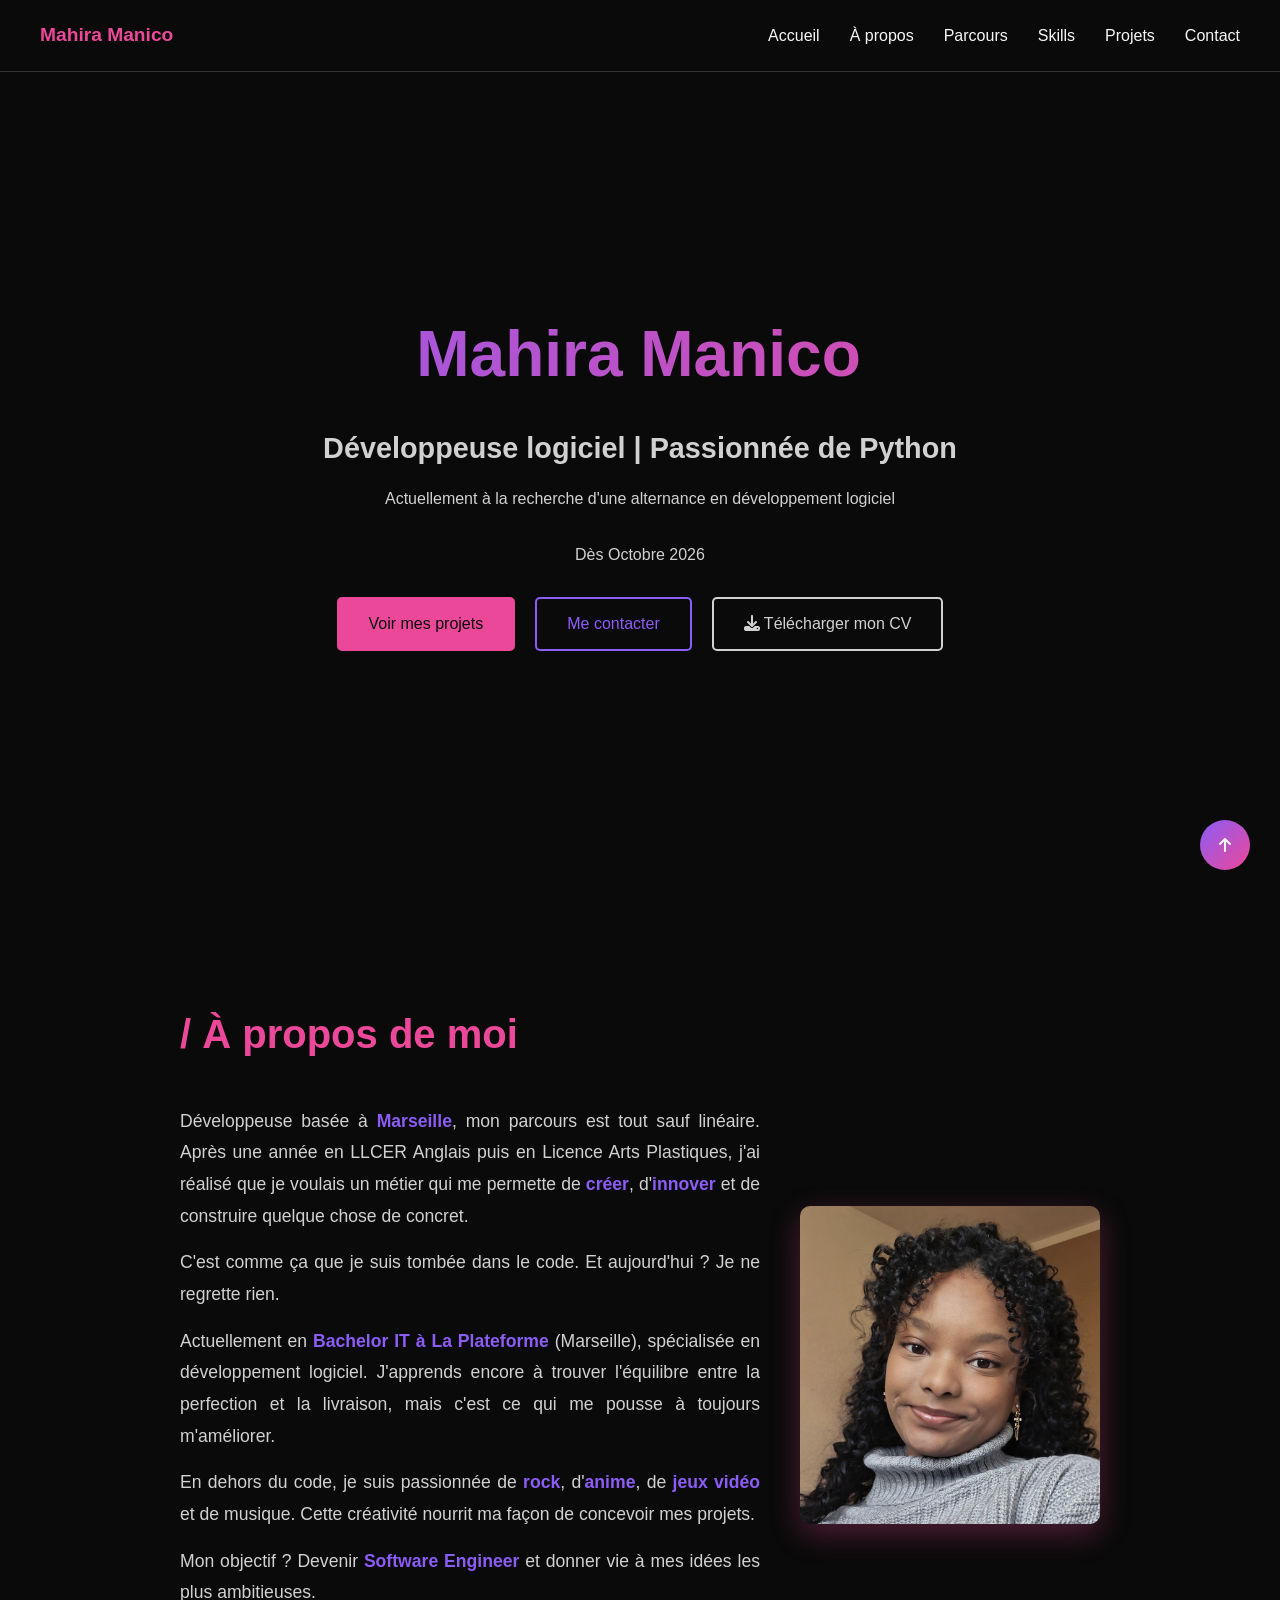
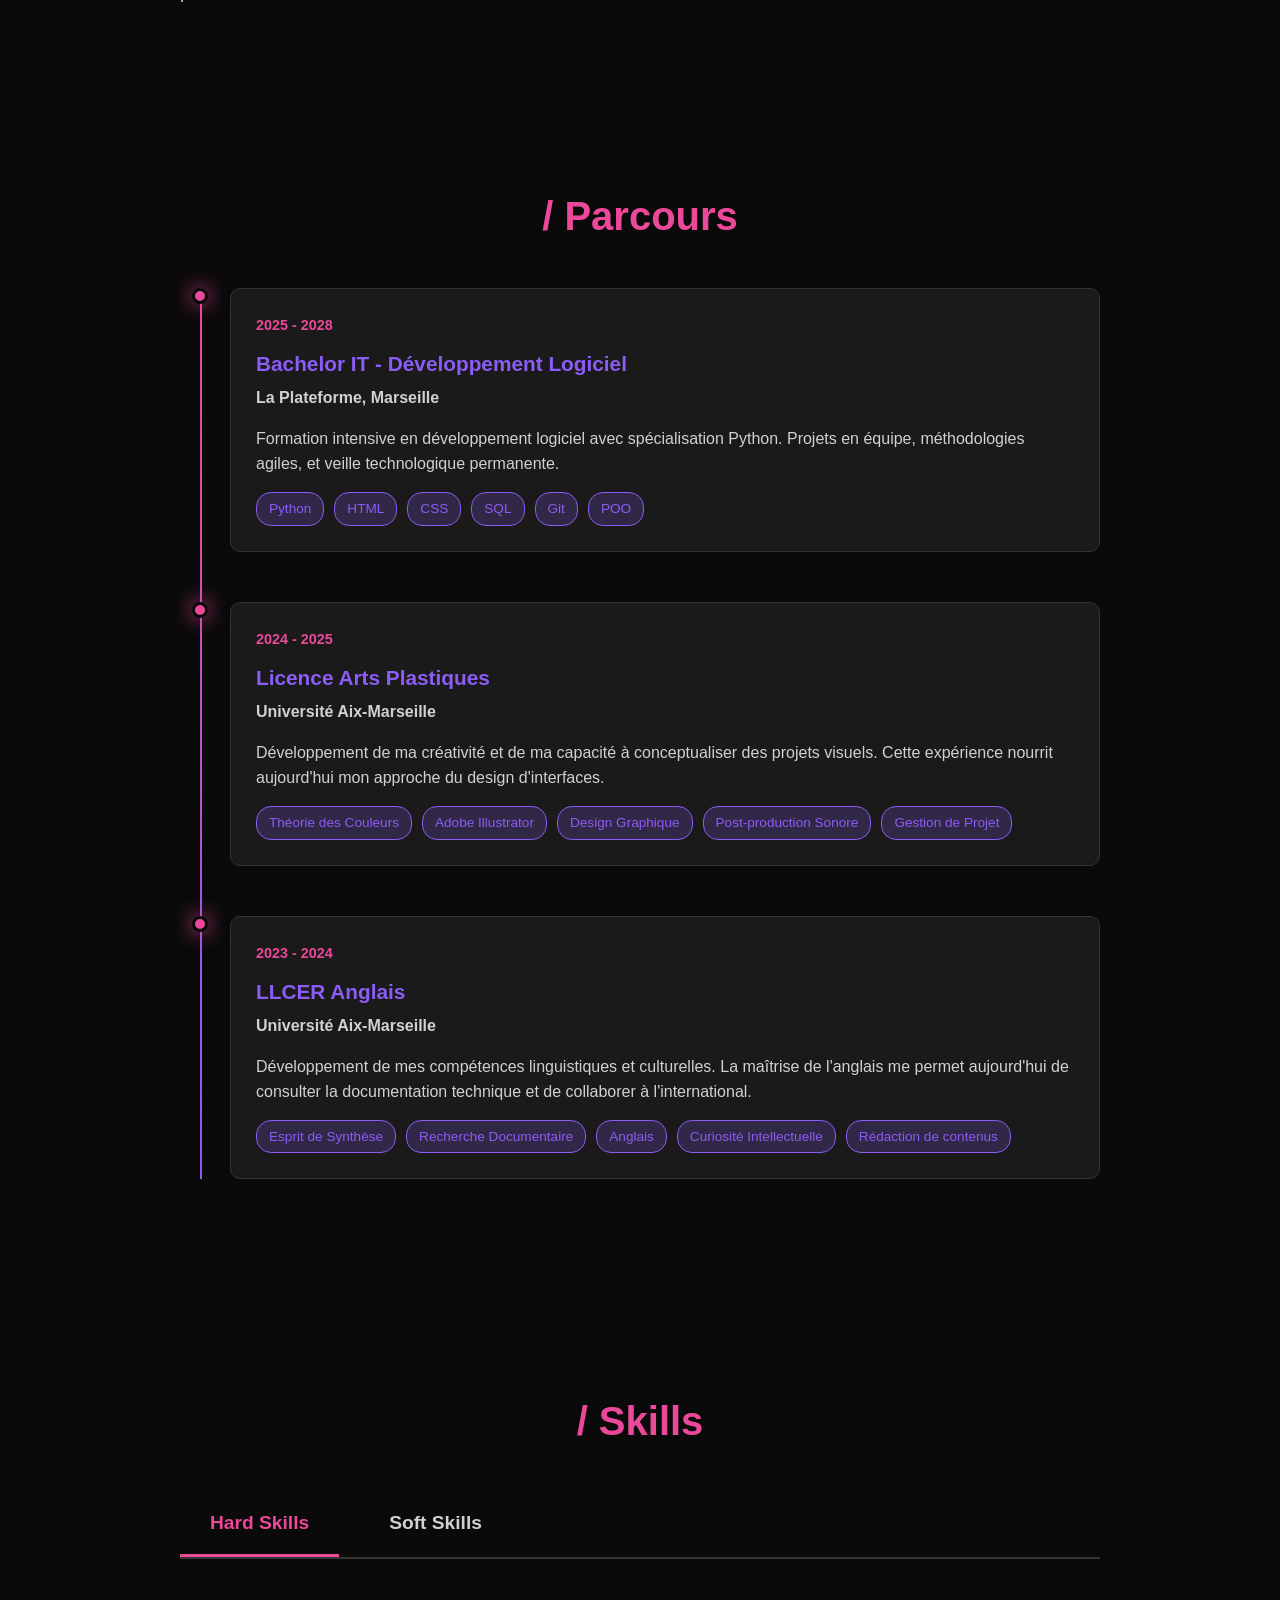
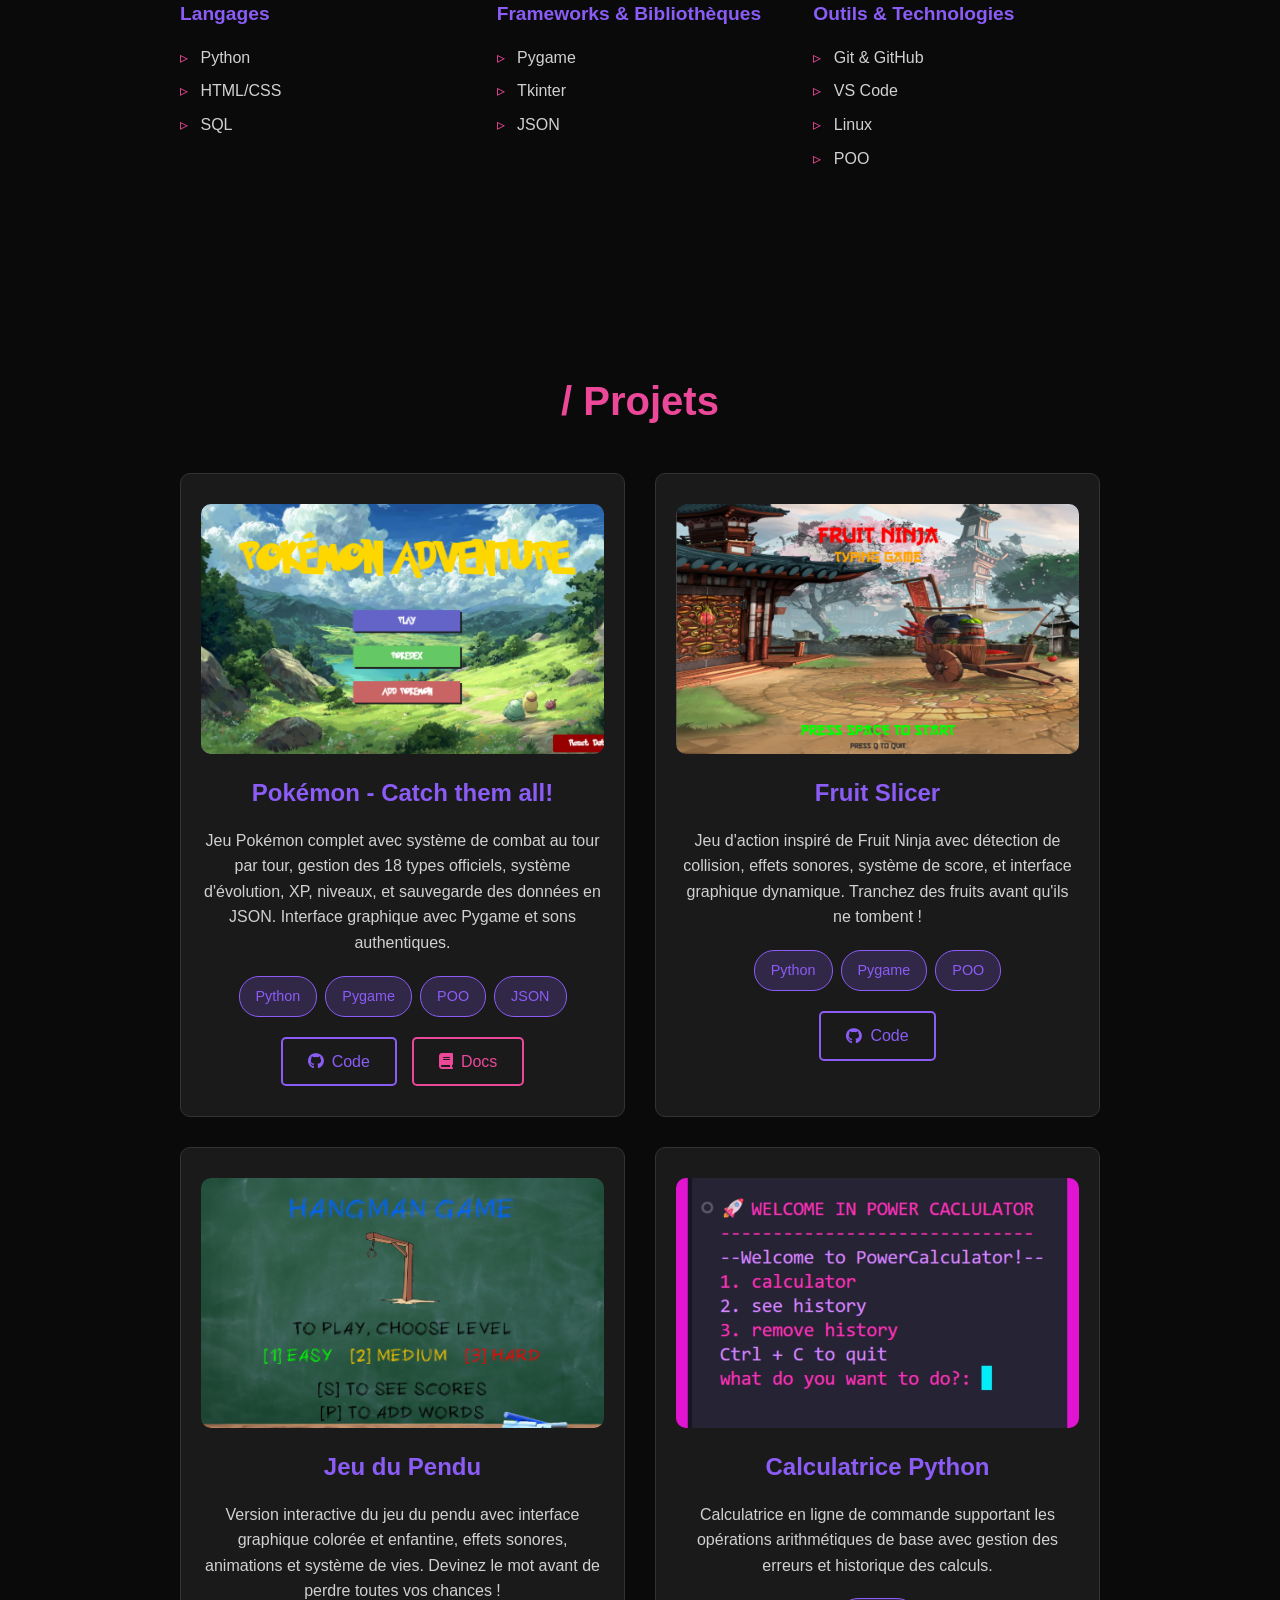
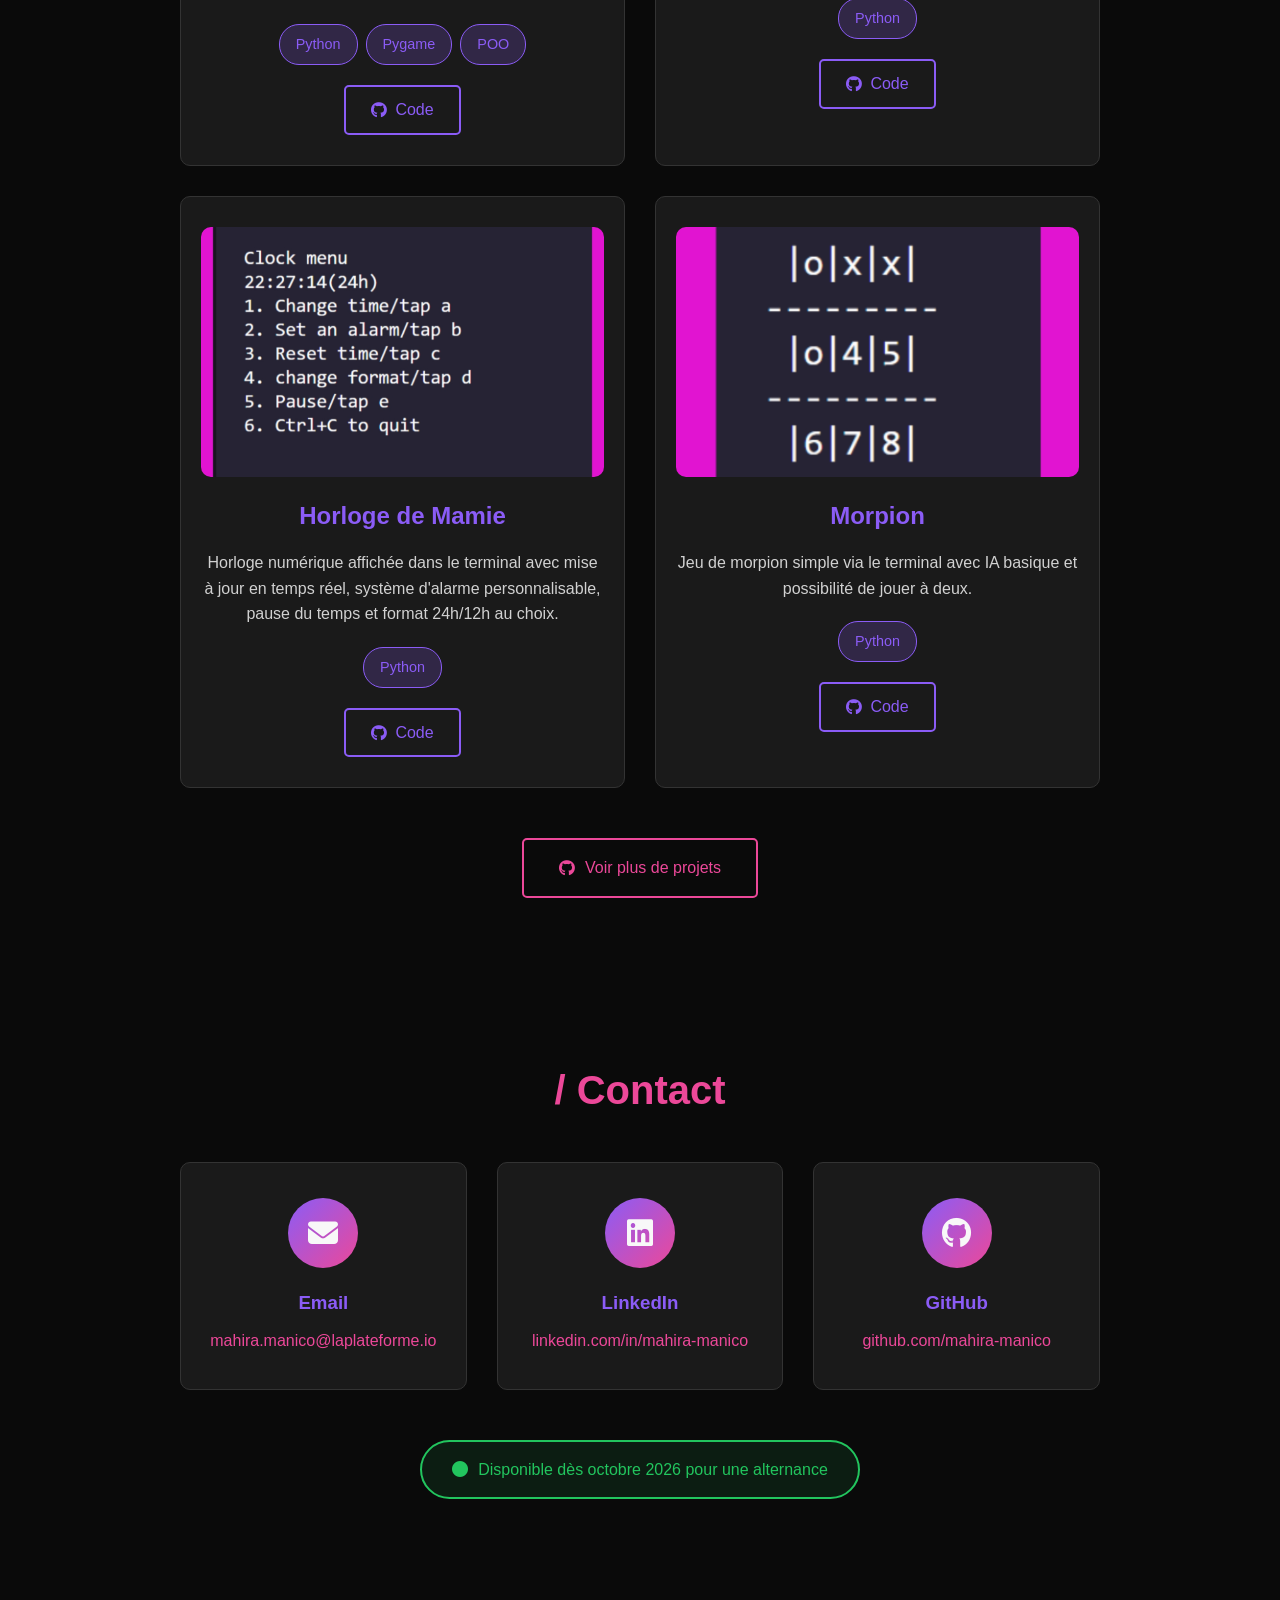
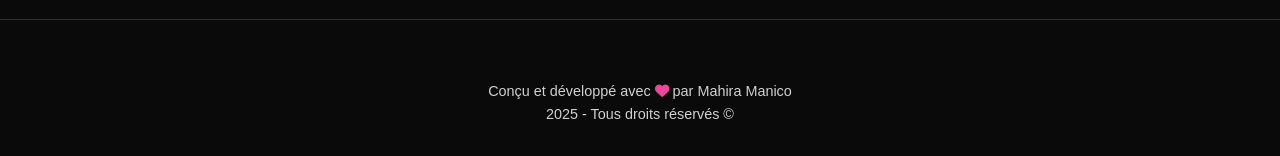
==== index.html @ cd598d08 "fix: index.html rename" ====
<!DOCTYPE html>
<html lang="fr">
 <head>
    <meta charset="UTF-8">
    <meta name="viewport" content="width=device-width, initial-scale=1.0">
    <meta name="description" content="Portfolio de Mahira Manico - Développeuse logiciel passionnée de Python, à la recherche d'une alternance en développement.">
    <meta name="keywords" content="développeuse, python, portfolio, alternance, software engineer">
    <title>Mahira Manico | Développeuse Python</title>
    <link rel="stylesheet" href="style.css">
    <link rel="stylesheet" href="https://cdnjs.cloudflare.com/ajax/libs/font-awesome/6.5.1/css/all.min.css">
  </head>

<body>
    <header>
        <nav>
          <span>Mahira Manico</span>
          <ul>
            <li><a href="#accueil">Accueil</a></li>
            <li><a href="#apropos">À propos</a></li>
            <li><a href="#parcours">Parcours</a></li>
            <li><a href="#skills">Skills</a></li>
            <li><a href="#projets">Projets</a></li>
            <li><a href="#contact">Contact</a></li>
          </ul>
        </nav>
    </header>

    <main>
    <section class="intro" id="accueil">
        <h1 class="name">Mahira Manico</h1>
        <h2>Développeuse logiciel | Passionnée de Python</h2>
        <p>Actuellement à la recherche d'une alternance en développement logiciel</p>
        <p>Dès Octobre 2026</p>
        <div class="cta-buttons">
          <a href="#projets" class="btn-primary">Voir mes projets</a>
          <a href="#contact" class="btn-secondary">Me contacter</a>
          <a href="assets/cv.pdf" download class="btn-cv">
            <i class="fa-solid fa-download"></i> Télécharger mon CV
          </a>
        </div>
    </section>

    <section class="intro-block" id="apropos">
        <h2 class="name-intro">/ À propos de moi</h2>
         <article class="block-about">
            <section class="infos">
          <p>Développeuse basée à <span class="highlight">Marseille</span>, mon parcours est tout sauf linéaire. Après une année en LLCER Anglais puis en Licence Arts Plastiques, j'ai réalisé que je voulais un métier qui me permette de <span class="highlight">créer</span>, d'<span class="highlight">innover</span> et de construire quelque chose de concret.</p>
          <p>C'est comme ça que je suis tombée dans le code. Et aujourd'hui ? Je ne regrette rien.</p>
          <p>Actuellement en <span class="highlight">Bachelor IT à La Plateforme</span> (Marseille), spécialisée en développement logiciel. J'apprends encore à trouver l'équilibre entre la perfection et la livraison, mais c'est ce qui me pousse à toujours m'améliorer.</p>
          <p>En dehors du code, je suis passionnée de <span class="highlight">rock</span>, d'<span class="highlight">anime</span>, de <span class="highlight">jeux vidéo</span> et de musique. Cette créativité nourrit ma façon de concevoir mes projets.</p>
          <p>Mon objectif ? Devenir <span class="highlight">Software Engineer</span> et donner vie à mes idées les plus ambitieuses.</p>
            </section>
        <img src="images/static/me.jpg" alt="Portrait de Mahira Manico">
        </article>
    </section>

    <section id="parcours">
        <h2 class="name">/ Parcours</h2>
        <div class="timeline">
            <div class="timeline-item">
                <div class="timeline-dot"></div>
                <div class="timeline-content">
                    <div class="timeline-date">2025 - 2028</div>
                    <h3>Bachelor IT - Développement Logiciel</h3>
                    <h4>La Plateforme, Marseille</h4>
                    <p>Formation intensive en développement logiciel avec spécialisation Python. Projets en équipe, méthodologies agiles, et veille technologique permanente.</p>
                    <div class="timeline-tags">
                        <span>Python</span>
                        <span>HTML</span>
                        <span>CSS</span>
                        <span>SQL</span>
                        <span>Git</span>
                        <span>POO</span>
                    </div>
                </div>
            </div>

            <div class="timeline-item">
                <div class="timeline-dot"></div>
                <div class="timeline-content">
                    <div class="timeline-date">2024 - 2025</div>
                    <h3>Licence Arts Plastiques</h3>
                    <h4>Université Aix-Marseille</h4>
                    <p>Développement de ma créativité et de ma capacité à conceptualiser des projets visuels. Cette expérience nourrit aujourd'hui mon approche du design d'interfaces.</p>
                      <div class="timeline-tags">
                        <span>Théorie des Couleurs</span>
                        <span>Adobe Illustrator</span>
                        <span>Design Graphique</span>
                        <span>Post-production Sonore</span>
                        <span>Gestion de Projet</span>
                    </div>
                </div>
            </div>

            <div class="timeline-item">
                <div class="timeline-dot"></div>
                <div class="timeline-content">
                    <div class="timeline-date">2023 - 2024</div>
                    <h3>LLCER Anglais</h3>
                    <h4>Université Aix-Marseille</h4>
                    <p>Développement de mes compétences linguistiques et culturelles. La maîtrise de l'anglais me permet aujourd'hui de consulter la documentation technique et de collaborer à l'international.</p>
                   <div class="timeline-tags">
                        <span>Esprit de Synthèse</span>
                        <span>Recherche Documentaire</span>
                        <span>Anglais</span>
                        <span>Curiosité Intellectuelle</span>
                        <span>Rédaction de contenus</span>
                    </div>
                  </div>
            </div>
        </div>
    </section>

    <section id="skills">
      <h2 class="name">/ Skills</h2>

      <input type="radio" name="skill-tabs" id="tab-hard-input" checked>
      <input type="radio" name="skill-tabs" id="tab-soft-input">

      <div class="skills-tabs">
        <label for="tab-hard-input" class="tab-button">Hard Skills</label>
        <label for="tab-soft-input" class="tab-button">Soft Skills</label>
      </div>

      <div class="skills-content">
        <article class="content-hard">
          <section class="skill-group">
            <h4>Langages</h4>
            <ul>
              <li>Python</li>
              <li>HTML/CSS</li>
              <li>SQL</li>
            </ul>
          </section>

          <section class="skill-group">
            <h4>Frameworks & Bibliothèques</h4>
            <ul>
              <li>Pygame</li>
              <li>Tkinter</li>
              <li>JSON</li>
            </ul>
          </section>

          <section class="skill-group">
            <h4>Outils & Technologies</h4>
            <ul>
              <li>Git & GitHub</li>
              <li>VS Code</li>
              <li>Linux</li>
              <li>POO</li>
            </ul>
          </section>
        </article>

        <article class="content-soft">
          <section class="skill-group">
            <h4>Compétences Personnelles</h4>
            <ul>
              <li><i class="fa-solid fa-check"></i> Autonomie et prise d'initiative</li>
              <li><i class="fa-solid fa-check"></i> Polyvalence et adaptabilité</li>
              <li><i class="fa-solid fa-check"></i> Curiosité et veille technologique</li>
              <li><i class="fa-solid fa-check"></i> Rigueur et attention aux détails</li>
            </ul>
          </section>
          <section class="skill-group">
            <h4>Compétences Collaboratives</h4>
            <ul>
              <li><i class="fa-solid fa-check"></i> Esprit d'équipe et collaboration</li>
              <li><i class="fa-solid fa-check"></i> Communication claire et efficace</li>
              <li><i class="fa-solid fa-check"></i> Partage de connaissances</li>
              <li><i class="fa-solid fa-check"></i> Écoute active et feedback constructif</li>
            </ul>
          </section>
        </article>
      </div>
    </section>

    <section id="projets">
          <h2 class="name">/ Projets</h2>
          <div class="projects-container">
            <div class="project-cards">
               <div class="project-img">
                <img class="static" src="images/static/pokemon_static.png" alt="Aperçu du jeu Pokémon">
                <img class="gif" src="images/gif/pokemon.gif" alt="Démonstration animée du jeu Pokémon">
               </div>
                <h3>Pokémon - Catch them all!</h3>
                 <p>Jeu Pokémon complet avec système de combat au tour par tour, gestion des 18 types officiels, système d'évolution, XP, niveaux, et sauvegarde des données en JSON. Interface graphique avec Pygame et sons authentiques.</p>
                 <div class="project-stack">
                  <span>Python</span>
                  <span>Pygame</span>
                  <span>POO</span>
                  <span>JSON</span>
                  </div>
                  <div class="project-links">
                    <a href="https://github.com/mahira-manico/pokemon" target="_blank" aria-label="Voir le code source sur GitHub">
                      <i class="fa-brands fa-github"></i> Code
                    </a>
                    <a href="https://github.com/mahira-manico/pokemon#readme" target="_blank" class="demo-link" aria-label="Lire la documentation">
                      <i class="fa-solid fa-book"></i> Docs
                    </a>
                  </div>
            </div>

            <div class="project-cards">
               <div class="project-img">
                <img class="static" src="images/static/fruit_slicer_static.png" alt="Aperçu du jeu Fruit Slicer">
                <img class="gif" src="images/gif/fruit_slicer.gif" alt="Démonstration animée du jeu Fruit Slicer">
               </div>
                <h3>Fruit Slicer</h3>
                 <p>Jeu d'action inspiré de Fruit Ninja avec détection de collision, effets sonores, système de score, et interface graphique dynamique. Tranchez des fruits avant qu'ils ne tombent !</p>
                  <div class="project-stack">
                  <span>Python</span>
                  <span>Pygame</span>
                  <span>POO</span>
                  </div>
                  <div class="project-links">
                    <a href="https://github.com/mahira-manico/fruit-slicer" target="_blank" aria-label="Voir le code source sur GitHub">
                      <i class="fa-brands fa-github"></i> Code
                    </a>
                  </div>
            </div>

             <div class="project-cards">
              <div class="project-img">
                 <img class="static" src="images/static/pendu_static.png" alt="Aperçu du jeu du Pendu">
                 <img class="gif" src="images/gif/hangman.gif" alt="Démonstration animée du jeu du Pendu">
              </div>
                <h3>Jeu du Pendu</h3>
                 <p>Version interactive du jeu du pendu avec interface graphique colorée et enfantine, effets sonores, animations et système de vies. Devinez le mot avant de perdre toutes vos chances !</p>
                  <div class="project-stack">
                  <span>Python</span>
                  <span>Pygame</span>
                  <span>POO</span>            
                  </div>
                  <div class="project-links">
                    <a href="https://github.com/mahira-manico/pendu" target="_blank" aria-label="Voir le code source sur GitHub">
                      <i class="fa-brands fa-github"></i> Code
                    </a>
                  </div>
            </div>

             <div class="project-cards">
               <div class="project-img">
                <img class="static" src="images/static/calculator.jpg" alt="Aperçu de la calculatrice">
                <img class="gif" src="images/gif/calculator.gif" alt="Démonstration animée de la calculatrice">
               </div>
                <h3>Calculatrice Python</h3>
                 <p>Calculatrice en ligne de commande supportant les opérations arithmétiques de base avec gestion des erreurs et historique des calculs.</p>
                  <div class="project-stack">
                  <span>Python</span>
                  </div>
                  <div class="project-links">
                    <a href="https://github.com/mahira-manico/my_calculator" target="_blank" aria-label="Voir le code source sur GitHub">
                      <i class="fa-brands fa-github"></i> Code
                    </a>
                  </div>
            </div>

             <div class="project-cards">
               <div class="project-img">
                <img class="static" src="images/static/clock_static.jpg" alt="Aperçu de l'horloge">
                <img class="gif" src="images/gif/clock.gif" alt="Démonstration animée de l'horloge">
               </div>
                <h3>Horloge de Mamie</h3>
                 <p>Horloge numérique affichée dans le terminal avec mise à jour en temps réel, système d'alarme personnalisable, pause du temps et format 24h/12h au choix.</p>
                  <div class="project-stack">
                  <span>Python</span>
                  </div>
                  <div class="project-links">
                    <a href="https://github.com/mahira-manico/clock_project" target="_blank" aria-label="Voir le code source sur GitHub">
                      <i class="fa-brands fa-github"></i> Code
                    </a>
                  </div>
             </div>

             <div class="project-cards">
               <div class="project-img">
                <img class="static" src="images/static/tictactoe_static.jpeg" alt="Aperçu du morpion via terminal">
                <img class="gif" src="images/gif/tictactoe.gif" alt="Démonstration animée du morpion">
               </div>
                <h3>Morpion</h3>
                 <p>Jeu de morpion simple via le terminal avec IA basique et possibilité de jouer à deux.</p>
                  <div class="project-stack">
                  <span>Python</span>
                  </div>
                  <div class="project-links">
                    <a href="https://github.com/mahira-manico/morpion" target="_blank" aria-label="Voir le code source sur GitHub">
                      <i class="fa-brands fa-github"></i> Code
                    </a>
                  </div>
             </div>
            </div>

            <div class="see-more-container">
              <a href="https://github.com/mahira-manico?tab=repositories" target="_blank" class="see-more-btn" aria-label="Voir tous mes projets sur GitHub">
                <i class="fa-brands fa-github"></i> Voir plus de projets
              </a>
            </div>
    </section>

    <section id="contact">
        <h2 class="name">/ Contact</h2>
        <div class="contact-cards">
          <div class="contact-card">
            <div class="contact-icon">
              <i class="fa-solid fa-envelope"></i>
            </div>
            <h3>Email</h3>
            <a href="mailto:mahira.manico@laplateforme.io" aria-label="M'envoyer un mail">mahira.manico@laplateforme.io</a>
          </div>

          <div class="contact-card">
            <div class="contact-icon">
              <i class="fa-brands fa-linkedin"></i>
            </div>
            <h3>LinkedIn</h3>
            <a href="https://www.linkedin.com/in/mahira-manico" target="_blank" aria-label="Voir mon profil linkedin">linkedin.com/in/mahira-manico</a>
          </div>

          <div class="contact-card">
            <div class="contact-icon">
              <i class="fa-brands fa-github"></i>
            </div>
            <h3>GitHub</h3>
            <a href="https://github.com/mahira-manico" target="_blank" aria-label="Voir mon profil github">github.com/mahira-manico</a>
          </div>
        </div>

        <div class="availability">
          <div class="availability-badge">
            <i class="fa-solid fa-circle"></i>
            <span>Disponible dès octobre 2026 pour une alternance</span>
          </div>
        </div>
    </section>
     </main>

    <footer>
        <div class="rights">
          <p>Conçu et développé avec <i class="fa-solid fa-heart"></i> par Mahira Manico</p>
          <p>2025 - Tous droits réservés ©</p>
        </div>
    </footer>

    <a href="#accueil" class="back-to-top" aria-label="Retour en haut de la page">
      <i class="fa-solid fa-arrow-up"></i>
    </a>
</body>
</html>
---- style.css ----
* {
    margin: 0;
    padding: 0;
    box-sizing: border-box;
}

:root {
    --bg-dark: #0a0a0a;
    --text-light: #f8f8f8;
    --text-gray: #d1d1d1;
    --accent-violet: #8b5cf6;
    --accent-rose: #ec4899;
}

body {
    background-color: var(--bg-dark);
    color: var(--text-light);
    font-family: Arial, sans-serif;
    line-height: 1.6;
}

html {
    scroll-behavior: smooth;
    scroll-padding-top: 80px;
}

section {
    scroll-margin-top: 80px;
    animation: fadeInUp 0.8s ease-out;
}

header {
    position: sticky;
    top: 0;
    background-color: var(--bg-dark);
    padding: 20px 40px;
    border-bottom: 1px solid #333;
    z-index: 1000;
}

nav {
    display: flex;
    justify-content: space-between;
    align-items: center;
}

nav span {
    font-size: 1.2rem;
    font-weight: bold;
    color: var(--accent-rose);
}

nav ul {
    display: flex;
    list-style: none;
    gap: 30px;
}

nav a {
    color: var(--text-light);
    text-decoration: none;
    transition: color 0.3s;
}

nav a:hover {
    color: var(--accent-violet);
}

.intro {
    text-align: center;
    min-height: 90vh;
    display: flex;
    flex-direction: column;
    justify-content: center;
    align-items: center;
    padding: 40px;
}

.intro .name {
    display: inline-block;
    font-size: 4rem;
    margin-bottom: 20px;
    background: linear-gradient(to right, var(--accent-violet), var(--accent-rose));
    -webkit-background-clip: text;
    -webkit-text-fill-color: transparent;
    background-clip: text;
    overflow: hidden;
    border-right: 3px solid var(--accent-rose);
    white-space: nowrap;
    width: 0;
    animation: typing 2s steps(13) 0.5s forwards, blink 0.75s step-end 3, removeCursor 0s 2s forwards;
}

.intro h2 {
    font-size: 1.8rem;
    color: var(--text-gray);
    margin-bottom: 15px;
}

.intro p {
    color: var(--text-gray);
    margin-bottom: 30px;
    max-width: 600px;
}

.cta-buttons {
    display: flex;
    gap: 20px;
    flex-wrap: wrap;
    justify-content: center;
}

.btn-primary, .btn-secondary, .btn-cv {
    padding: 12px 30px;
    text-decoration: none;
    border-radius: 5px;
    transition: all 0.3s;
    border: 2px solid;
}

.btn-primary {
    background-color: var(--accent-rose);
    color: var(--bg-dark);
    border-color: var(--accent-rose);
}

.btn-primary:hover {
    background-color: transparent;
    color: var(--accent-rose);
}

.btn-secondary {
    background-color: transparent;
    border-color: var(--accent-violet);
    color: var(--accent-violet);
}

.btn-secondary:hover {
    background-color: var(--accent-violet);
    color: var(--bg-dark);
}

.btn-cv {
    background-color: transparent;
    border-color: var(--text-gray);
    color: var(--text-gray);
}

.btn-cv:hover {
    background-color: var(--text-gray);
    color: var(--bg-dark);
}

.intro-block, #parcours, #skills, #projets, #contact {
    max-width: 1000px;
    margin: 80px auto;
    padding: 40px;
}

.name-intro {
    font-size: 2.5rem;
    margin-bottom: 40px;
    color: var(--accent-rose);
    text-align: left;
}

.name {
    font-size: 2.5rem;
    margin-bottom: 40px;
    color: var(--accent-rose);
    text-align: center;
}

.highlight {
    color: var(--accent-violet);
    font-weight: 600;
}

.block-about {
    display: flex;
    gap: 40px;
    align-items: center;
}

.infos {
    flex: 1;
    font-size: 1.1rem;
    line-height: 1.8;
    text-align: justify;
    color: var(--text-gray);
}

.infos p {
    margin-bottom: 15px;
}

.block-about img {
    max-width: 300px;
    border-radius: 10px;
    box-shadow: 0 10px 30px rgba(236, 72, 153, 0.3);
}

.timeline {
    position: relative;
    padding-left: 50px;
}

.timeline::before {
    content: '';
    position: absolute;
    left: 20px;
    top: 0;
    bottom: 0;
    width: 2px;
    background: linear-gradient(to bottom, var(--accent-rose), var(--accent-violet));
}

.timeline-item {
    position: relative;
    margin-bottom: 50px;
}

.timeline-dot {
    position: absolute;
    left: -38px;
    top: 0;
    width: 16px;
    height: 16px;
    border-radius: 50%;
    background-color: var(--accent-rose);
    border: 3px solid var(--bg-dark);
    box-shadow: 0 0 20px var(--accent-rose);
}

.timeline-content {
    background-color: #1a1a1a;
    padding: 25px;
    border-radius: 10px;
    border: 1px solid #333;
    transition: transform 0.3s;
}

.timeline-content:hover {
    transform: translateX(10px);
}

.timeline-date {
    color: var(--accent-rose);
    font-weight: 600;
    font-size: 0.9rem;
    margin-bottom: 10px;
}

.timeline-content h3 {
    color: var(--accent-violet);
    font-size: 1.3rem;
    margin-bottom: 5px;
}

.timeline-content h4 {
    color: var(--text-gray);
    margin-bottom: 15px;
}

.timeline-content p {
    color: var(--text-gray);
    margin-bottom: 15px;
}

.timeline-tags {
    display: flex;
    flex-wrap: wrap;
    gap: 10px;
}

.timeline-tags span {
    padding: 5px 12px;
    background-color: rgba(139, 92, 246, 0.2);
    border: 1px solid var(--accent-violet);
    border-radius: 15px;
    color: var(--accent-violet);
    font-size: 0.85rem;
}

#tab-hard-input, #tab-soft-input {
    display: none;
}

.skills-tabs {
    display: flex;
    gap: 20px;
    margin-bottom: 40px;
    border-bottom: 2px solid #333;
}

.tab-button {
    padding: 15px 30px;
    color: var(--text-gray);
    cursor: pointer;
    font-size: 1.2rem;
    font-weight: 600;
    border-bottom: 3px solid transparent;
    transition: all 0.3s;
}

.tab-button:hover {
    color: var(--accent-rose);
}

#tab-hard-input:checked ~ .skills-tabs label[for="tab-hard-input"],
#tab-soft-input:checked ~ .skills-tabs label[for="tab-soft-input"] {
    color: var(--accent-rose);
    border-bottom-color: var(--accent-rose);
}

.content-hard, .content-soft {
    display: none;
}

#tab-hard-input:checked ~ .skills-content .content-hard,
#tab-soft-input:checked ~ .skills-content .content-soft {
    display: grid;
    grid-template-columns: repeat(auto-fit, minmax(250px, 1fr));
    gap: 30px;
}

.skill-group {
    margin-bottom: 30px;
}

.skill-group h4 {
    color: var(--accent-violet);
    margin-bottom: 15px;
    font-size: 1.2rem;
}

.skill-group ul {
    list-style: none;
    padding-left: 0;
}

.skill-group li {
    color: var(--text-gray);
    margin-bottom: 8px;
}

.skill-group li:before {
    content: "▹ ";
    color: var(--accent-rose);
    margin-right: 8px;
}

.content-soft .skill-group li {
    display: flex;
    align-items: center;
    gap: 10px;
}

.content-soft .skill-group li:before {
    content: none;
}

.content-soft .skill-group li i {
    color: var(--accent-rose);
}

.github-stats {
    margin-top: 60px;
    text-align: center;
}

.github-stats h3 {
    color: var(--accent-violet);
    font-size: 1.5rem;
    margin-bottom: 30px;
}

.github-stats img {
    max-width: 100%;
    border-radius: 10px;
}

.section-subtitle {
    text-align: center;
    color: var(--text-gray);
    margin-bottom: 50px;
}

.projects-container {
    display: grid;
    grid-template-columns: repeat(auto-fit, minmax(300px, 1fr));
    gap: 30px;
}

.project-cards {
    background-color: #1a1a1a;
    padding: 30px 20px;
    border-radius: 10px;
    border: 1px solid #333;
    transition: transform 0.3s;
}

.project-cards:hover {
    transform: translateY(-5px);
}

.project-img {
    height: 250px;
    background-color: #000;
    border-radius: 10px;
    margin-bottom: 20px;
    position: relative;
    overflow: hidden;
}

.project-img img {
    width: 100%;
    height: 100%;
    object-fit: cover;
    transition: opacity 0.3s;
}

.project-img .gif {
    position: absolute;
    top: 0;
    left: 0;
    opacity: 0;
}

.project-img:hover .gif {
    opacity: 1;
}

.project-img:hover .static {
    opacity: 0;
}

.project-cards h3 {
    color: var(--accent-violet);
    margin-bottom: 15px;
    font-size: 1.5rem;
    text-align: center;
}

.project-cards p {
    color: var(--text-gray);
    margin-bottom: 10px;
    text-align: center;
}

.project-stack {
    display: flex;
    flex-wrap: wrap;
    gap: 8px;
    justify-content: center;
    margin: 20px 0;
}

.project-stack span {
    padding: 8px 16px;
    background-color: rgba(139, 92, 246, 0.2);
    border: 1px solid var(--accent-violet);
    border-radius: 20px;
    color: var(--accent-violet);
    font-size: 0.9rem;
}

.project-links {
    display: flex;
    gap: 15px;
    justify-content: center;
}

.project-links a {
    display: inline-flex;
    align-items: center;
    gap: 8px;
    padding: 10px 25px;
    background-color: transparent;
    border: 2px solid var(--accent-violet);
    color: var(--accent-violet);
    text-decoration: none;
    border-radius: 5px;
    transition: all 0.3s;
}

.project-links a:hover {
    background-color: var(--accent-violet);
    color: var(--bg-dark);
}

.demo-link {
    border-color: var(--accent-rose) !important;
    color: var(--accent-rose) !important;
}

.demo-link:hover {
    background-color: var(--accent-rose) !important;
}

.see-more-container {
    text-align: center;
    margin-top: 50px;
}

.see-more-btn {
    display: inline-flex;
    align-items: center;
    gap: 10px;
    padding: 15px 35px;
    background-color: transparent;
    border: 2px solid var(--accent-rose);
    color: var(--accent-rose);
    text-decoration: none;
    border-radius: 5px;
    transition: all 0.3s;
}

.see-more-btn:hover {
    background-color: var(--accent-rose);
    color: var(--bg-dark);
}

.contact-intro {
    text-align: center;
    color: var(--text-gray);
    margin-bottom: 50px;
}

.contact-cards {
    display: grid;
    grid-template-columns: repeat(auto-fit, minmax(250px, 1fr));
    gap: 30px;
    margin-bottom: 50px;
}

.contact-card {
    background-color: #1a1a1a;
    padding: 35px 25px;
    border-radius: 10px;
    border: 1px solid #333;
    text-align: center;
    transition: transform 0.3s;
}

.contact-card:hover {
    transform: translateY(-5px);
}

.contact-icon {
    width: 70px;
    height: 70px;
    margin: 0 auto 20px;
    background: linear-gradient(135deg, var(--accent-violet), var(--accent-rose));
    border-radius: 50%;
    display: flex;
    align-items: center;
    justify-content: center;
    font-size: 30px;
}

.contact-card h3 {
    color: var(--accent-violet);
    margin-bottom: 10px;
}

.contact-card p {
    color: var(--text-gray);
    margin-bottom: 15px;
    font-size: 0.95rem;
}

.contact-card a {
    color: var(--accent-rose);
    text-decoration: none;
    word-break: break-word;
}

.contact-card a:hover {
    color: var(--accent-violet);
}

.availability {
    text-align: center;
}

.availability-badge {
    display: inline-flex;
    align-items: center;
    gap: 10px;
    padding: 15px 30px;
    background-color: rgba(34, 197, 94, 0.1);
    border: 2px solid #22c55e;
    border-radius: 50px;
    color: #22c55e;
}

.availability-badge i {
    animation: pulse 2s infinite;
}

footer {
    text-align: center;
    padding: 60px 40px 30px;
    border-top: 1px solid #333;
    margin-top: 80px;
}

.footer-links {
    display: flex;
    justify-content: center;
    flex-wrap: wrap;
    gap: 25px;
    margin-bottom: 30px;
}

.footer-links a {
    color: var(--text-gray);
    text-decoration: none;
}

.footer-links a:hover {
    color: var(--accent-rose);
}

.footer-social {
    display: flex;
    gap: 20px;
    justify-content: center;
    margin-bottom: 40px;
}

.footer-social a {
    display: flex;
    align-items: center;
    justify-content: center;
    width: 50px;
    height: 50px;
    border: 2px solid var(--accent-violet);
    border-radius: 50%;
    color: var(--accent-violet);
    font-size: 22px;
    transition: all 0.3s;
}

.footer-social a:hover {
    background-color: var(--accent-violet);
    color: var(--bg-dark);
}

.rights {
    color: var(--text-gray);
    font-size: 0.9rem;
}

.rights i {
    color: var(--accent-rose);
}

.back-to-top {
    position: fixed;
    bottom: 30px;
    right: 30px;
    width: 50px;
    height: 50px;
    background: linear-gradient(135deg, var(--accent-violet), var(--accent-rose));
    color: var(--text-light);
    border-radius: 50%;
    display: flex;
    align-items: center;
    justify-content: center;
    text-decoration: none;
    transition: transform 0.3s;
    z-index: 999;
}

.back-to-top:hover {
    transform: translateY(-5px);
}

@keyframes fadeInUp {
    from { opacity: 0; transform: translateY(30px); }
    to { opacity: 1; transform: translateY(0); }
}

@keyframes typing {
    from { width: 0; }
    to { width: 100%; }
}

@keyframes blink {
    50% { border-color: transparent; }
}

@keyframes removeCursor {
    to { border-right-color: transparent; }
}

@keyframes pulse {
    0%, 100% { opacity: 1; }
    50% { opacity: 0.5; }
}

@media (max-width: 1024px) {
    nav ul { gap: 20px; }
    .intro .name { font-size: 3rem; }
    .block-about img { max-width: 250px; }
}

@media (max-width: 767px) {
    header { padding: 15px 20px; }
    nav { flex-direction: column; gap: 15px; }
    nav ul { gap: 15px; flex-wrap: wrap; justify-content: center; }
    .intro { padding: 30px 20px; min-height: 80vh; }
    .intro .name { font-size: 2.5rem; }
    .intro h2 { font-size: 1.3rem; }
    .cta-buttons { flex-direction: column; width: 100%; max-width: 350px; }
    .btn-primary, .btn-secondary, .btn-cv { width: 100%; justify-content: center; }
    .intro-block, #parcours, #skills, #projets, #contact { padding: 20px; margin: 50px auto; }
    .name-intro, .name { font-size: 1.8rem; text-align: center; }
    .block-about { flex-direction: column; gap: 25px; }
    .block-about img { width: 250px; margin: 0 auto; }
    .infos { text-align: left; }
    .timeline { padding-left: 30px; }
    .timeline::before { left: 10px; }
    .timeline-dot { left: -28px; }
    #tab-hard-input:checked ~ .skills-content .content-hard,
    #tab-soft-input:checked ~ .skills-content .content-soft { grid-template-columns: 1fr; }
    .projects-container { grid-template-columns: 1fr; }
    .project-img { height: 200px; }
    .project-links { flex-direction: column; }
    .project-links a { width: 100%; justify-content: center; }
    .contact-cards { grid-template-columns: 1fr; }
    .footer-social a { width: 45px; height: 45px; font-size: 20px; }
    .back-to-top { width: 45px; height: 45px; bottom: 20px; right: 20px; }
}

@media (max-width: 480px) {
    nav a { font-size: 0.85rem; }
    .intro .name { font-size: 2rem; }
    .intro h2 { font-size: 1.1rem; }
    .intro-block, #parcours, #skills, #projets, #contact { padding: 15px; margin: 40px auto; }
    .name-intro, .name { font-size: 1.5rem; }
    .block-about img { width: 200px; }
    .project-img { height: 180px; }
}
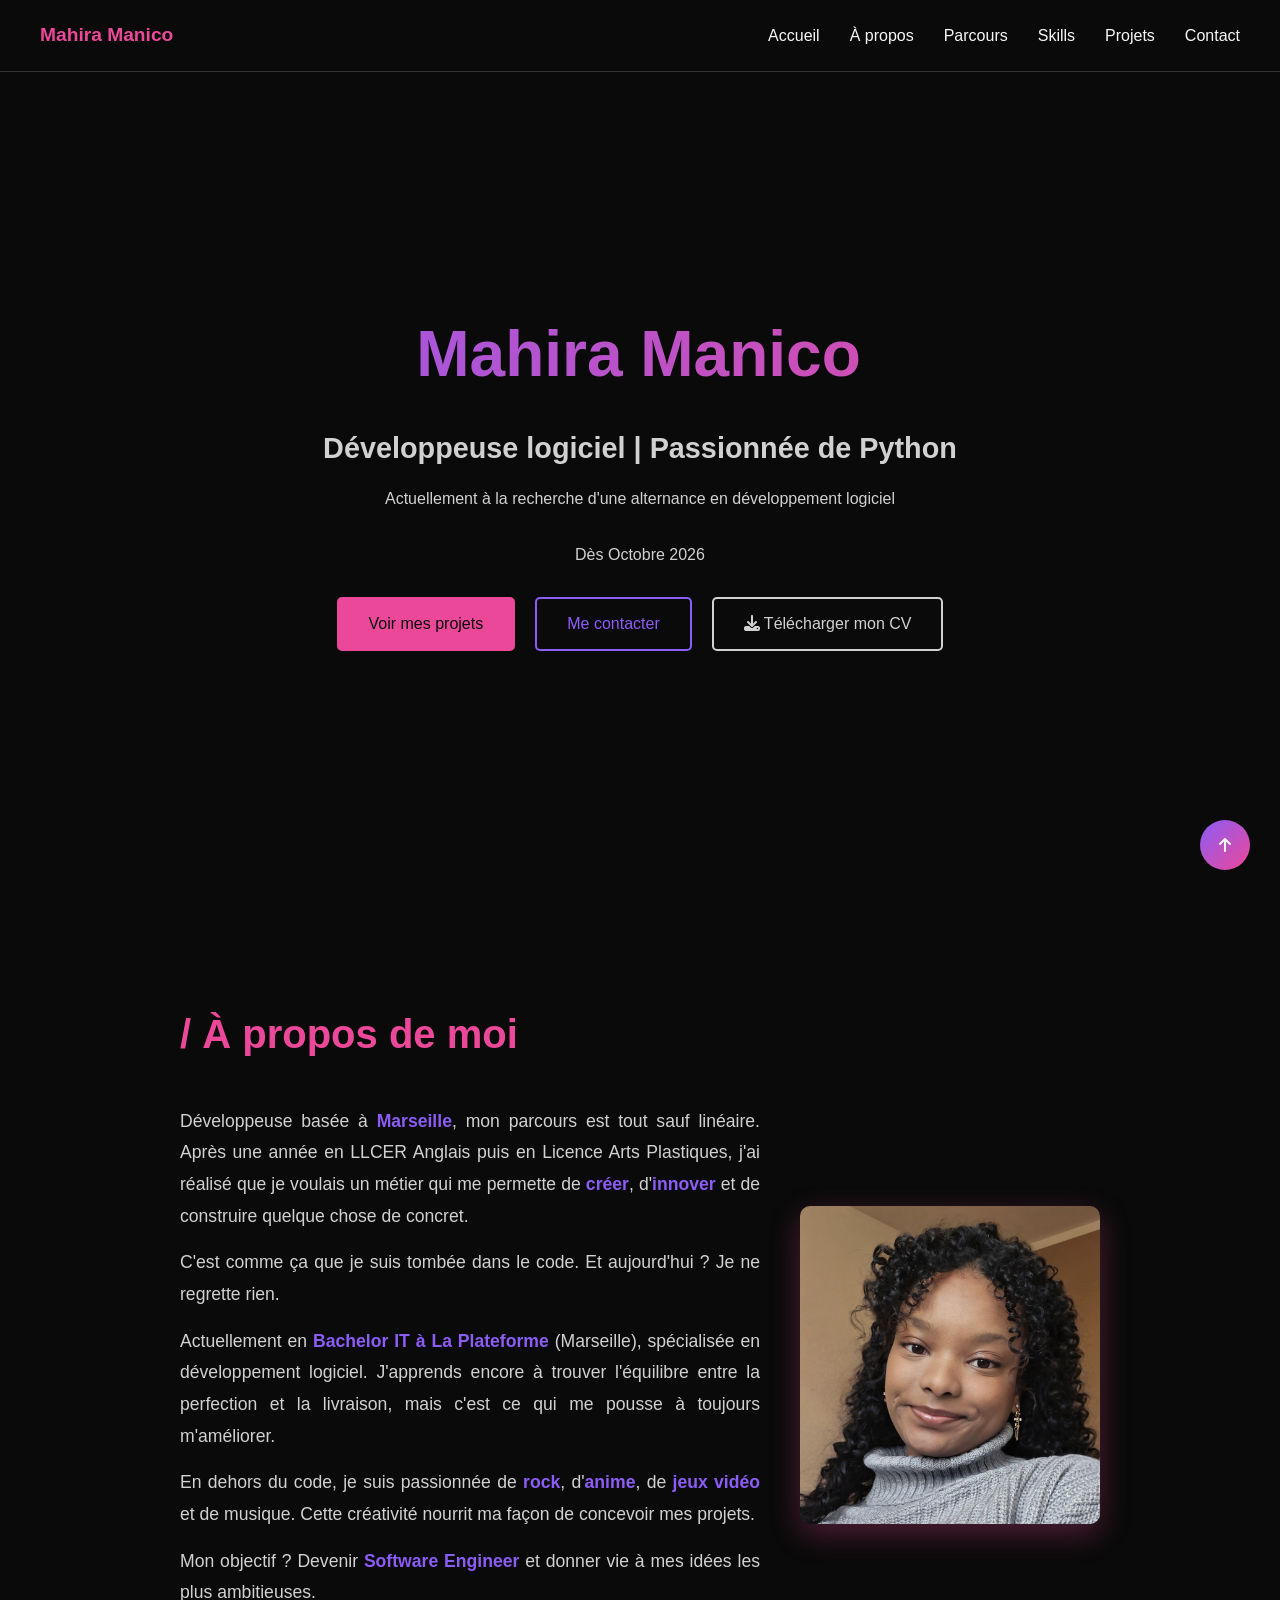
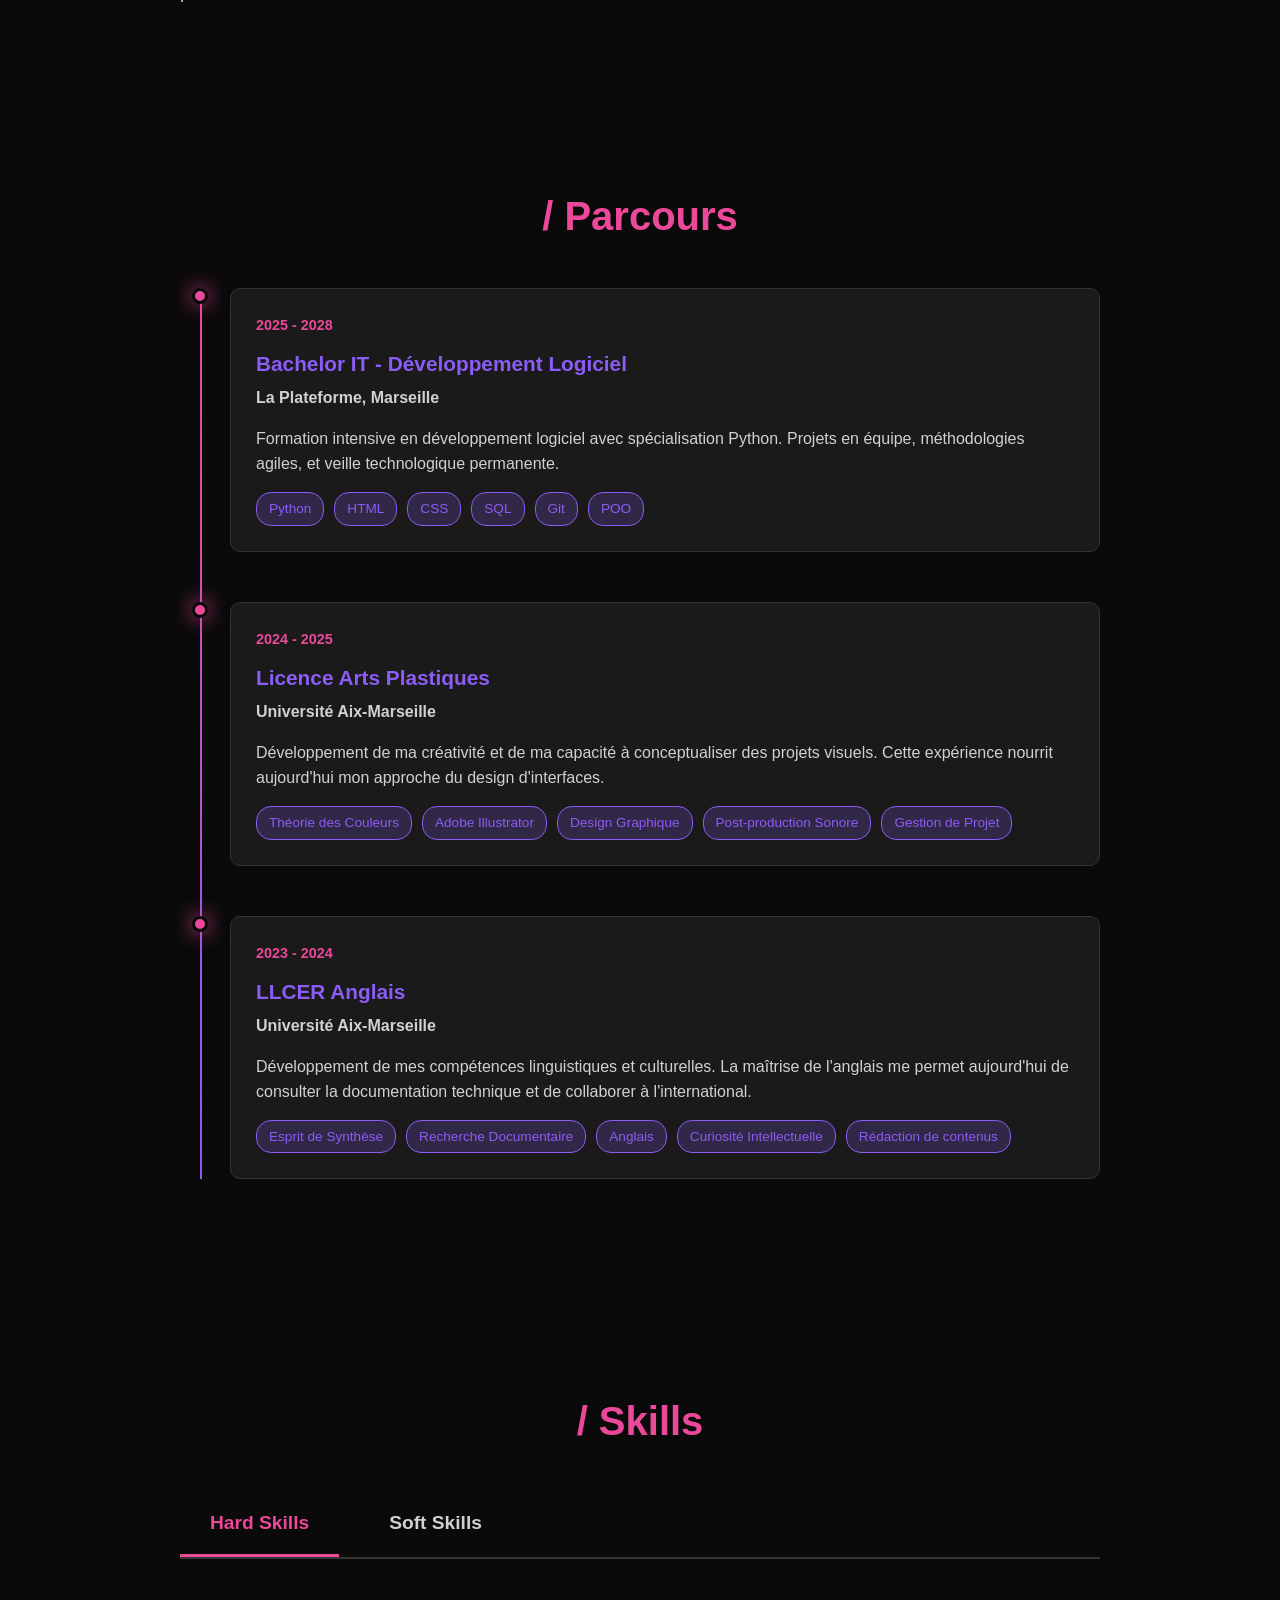
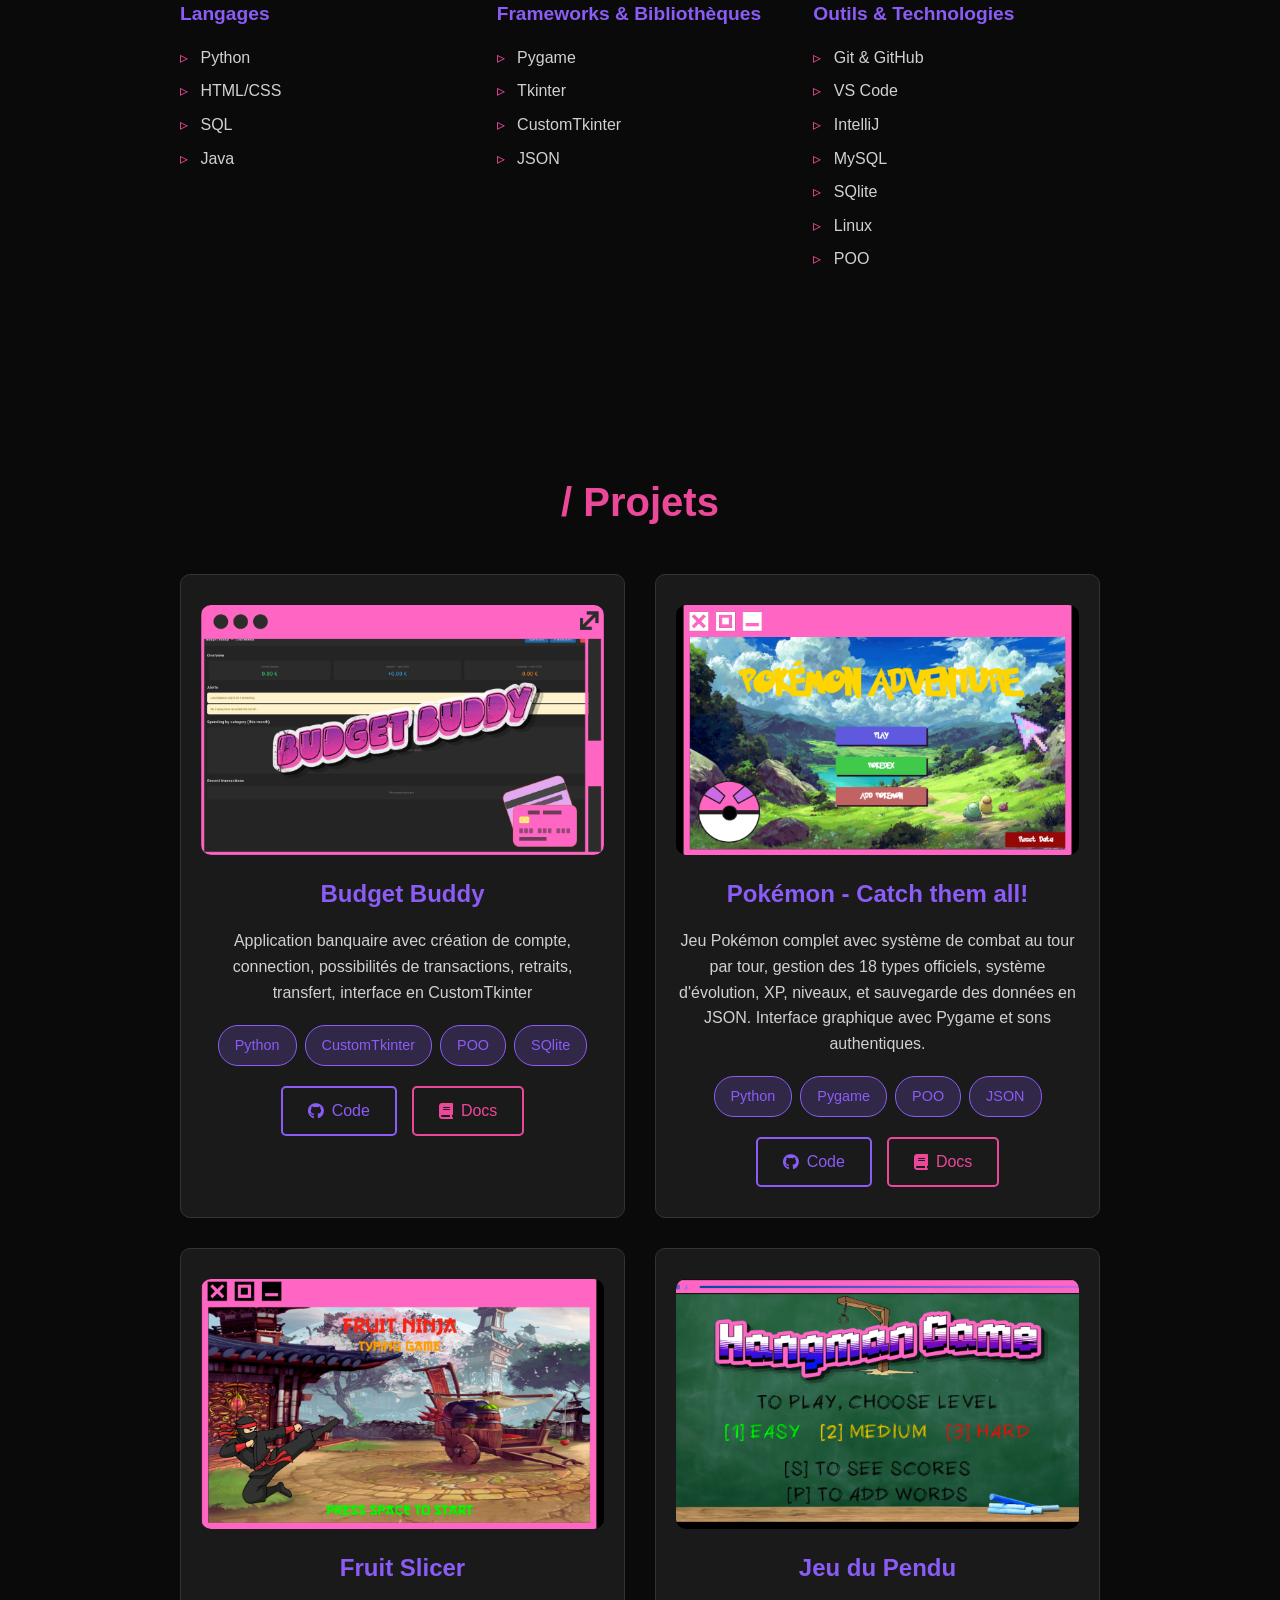
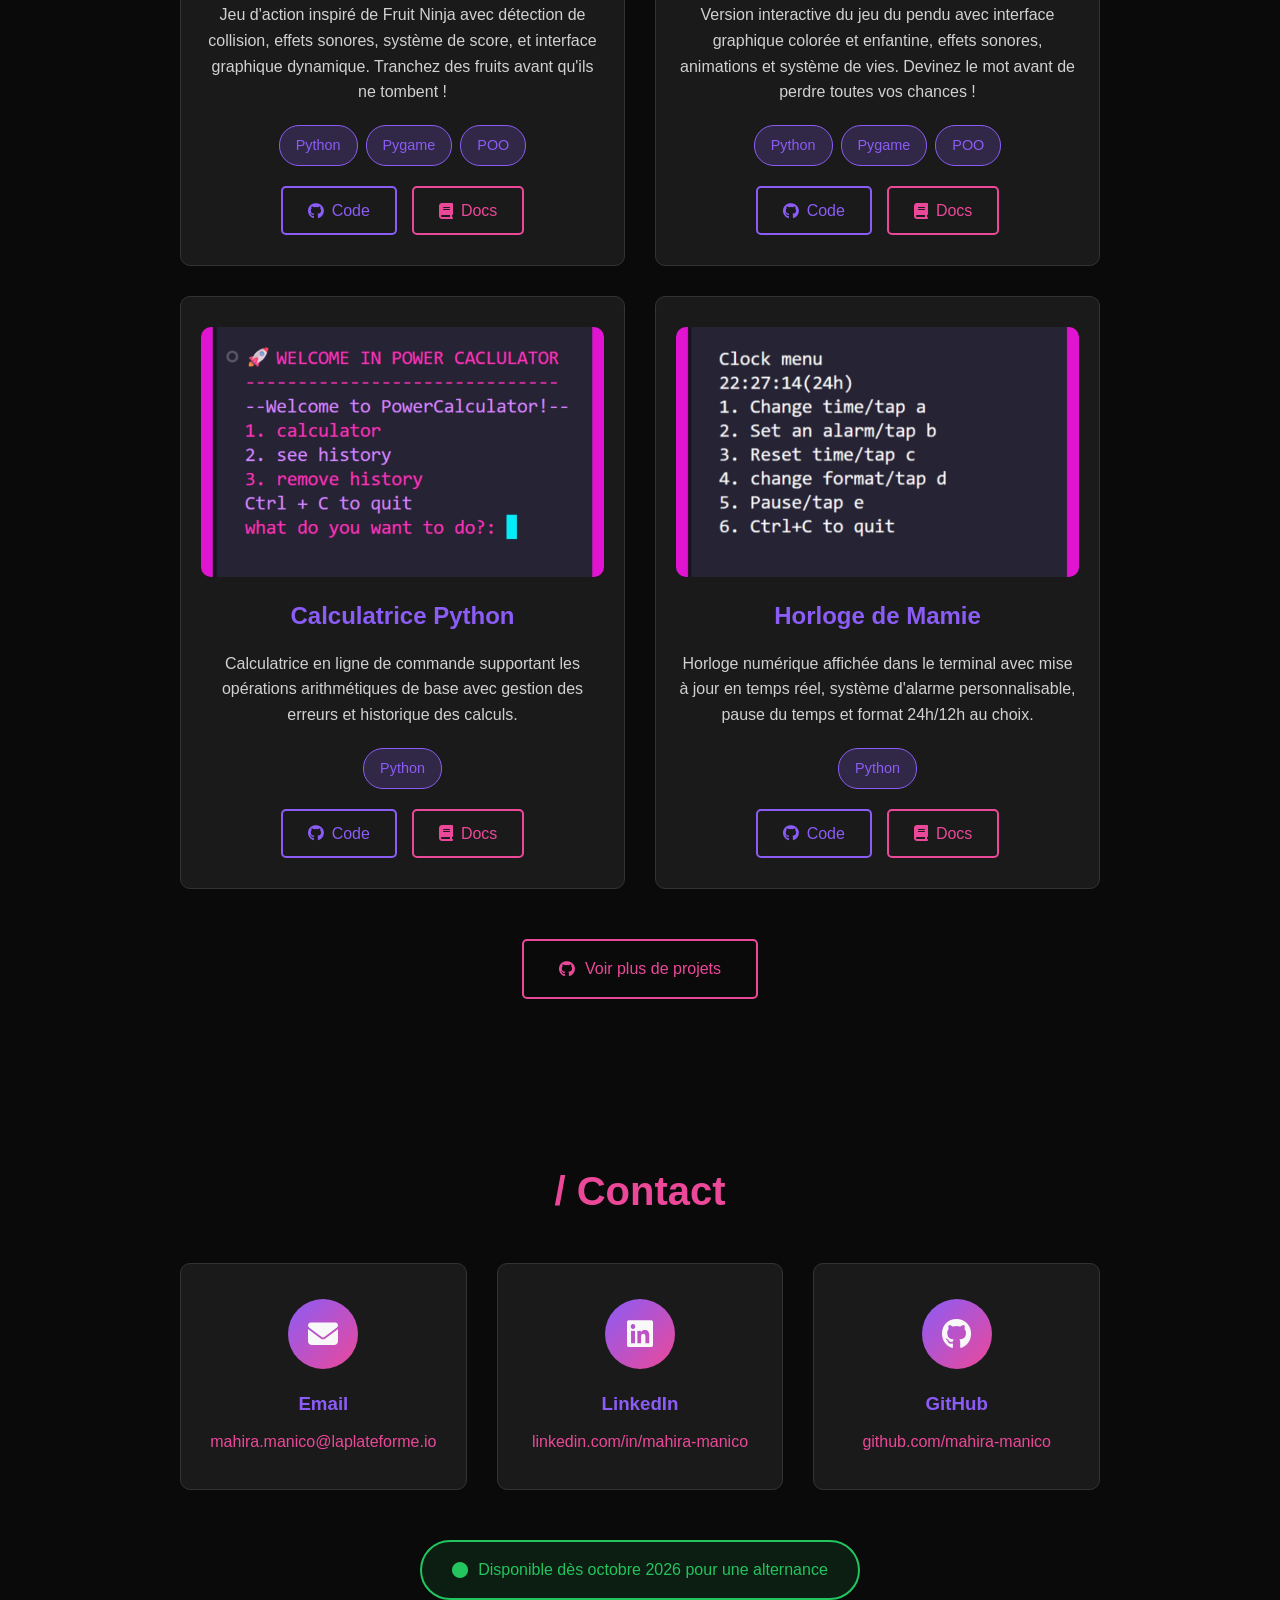
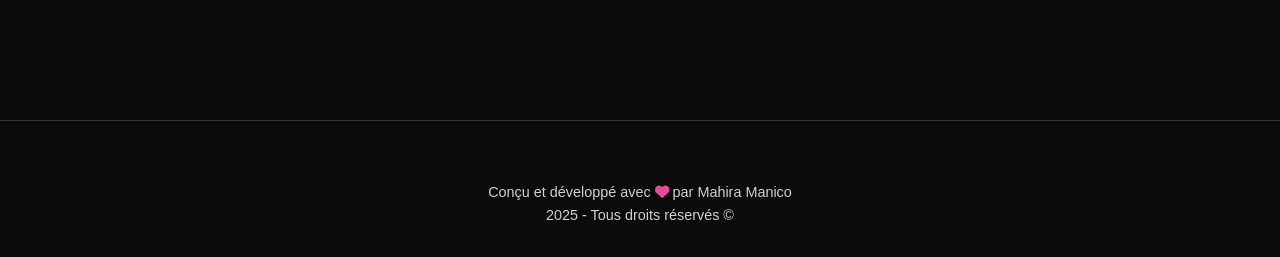
==== commit a09d6ed2: "refactor: refactoring of projects images, add of java and sql in skills" ====
--- a/index.html
+++ b/index.html
@@ -34,7 +34,7 @@
         <div class="cta-buttons">
           <a href="#projets" class="btn-primary">Voir mes projets</a>
           <a href="#contact" class="btn-secondary">Me contacter</a>
-          <a href="assets/cv.pdf" download class="btn-cv">
+          <a href="assets/MANICO_Mahira_CV.pdf" download class="btn-cv">
             <i class="fa-solid fa-download"></i> Télécharger mon CV
           </a>
         </div>
@@ -130,6 +130,7 @@
               <li>Python</li>
               <li>HTML/CSS</li>
               <li>SQL</li>
+              <li>Java</li>
             </ul>
           </section>
 
@@ -138,6 +139,7 @@
             <ul>
               <li>Pygame</li>
               <li>Tkinter</li>
+              <li>CustomTkinter</li>
               <li>JSON</li>
             </ul>
           </section>
@@ -147,6 +149,9 @@
             <ul>
               <li>Git & GitHub</li>
               <li>VS Code</li>
+              <li>IntelliJ</li>
+              <li>MySQL</li>
+              <li>SQlite</li>
               <li>Linux</li>
               <li>POO</li>
             </ul>
@@ -179,6 +184,29 @@
     <section id="projets">
           <h2 class="name">/ Projets</h2>
           <div class="projects-container">
+
+             <div class="project-cards">
+               <div class="project-img">
+                <img class="static" src="images/static/budgetbuddy.png" alt="Aperçu de l'application Budget Buddy">
+               </div>
+                <h3>Budget Buddy</h3>
+                 <p>Application banquaire avec création de compte, connection, possibilités de transactions, retraits, transfert, interface en CustomTkinter</p>
+                 <div class="project-stack">
+                  <span>Python</span>
+                  <span>CustomTkinter</span>
+                  <span>POO</span>
+                  <span>SQlite</span>
+                  </div>
+                  <div class="project-links">
+                    <a href="https://github.com/mahira-manico/budget_buddy" target="_blank" aria-label="Voir le code source sur GitHub">
+                      <i class="fa-brands fa-github"></i> Code
+                    </a>
+                    <a href="https://github.com/mahira-manico/budget_buddy#readme" target="_blank" class="demo-link" aria-label="Lire la documentation">
+                      <i class="fa-solid fa-book"></i> Docs
+                    </a>
+                  </div>
+            </div>
+
             <div class="project-cards">
                <div class="project-img">
                 <img class="static" src="images/static/pokemon_static.png" alt="Aperçu du jeu Pokémon">
@@ -217,6 +245,10 @@
                   <div class="project-links">
                     <a href="https://github.com/mahira-manico/fruit-slicer" target="_blank" aria-label="Voir le code source sur GitHub">
                       <i class="fa-brands fa-github"></i> Code
+                    </a>
+                     </a>
+                    <a href="https://github.com/mahira-manico/fruit-slicer#readme" target="_blank" class="demo-link" aria-label="Lire la documentation">
+                      <i class="fa-solid fa-book"></i> Docs
                     </a>
                   </div>
             </div>
@@ -237,6 +269,11 @@
                     <a href="https://github.com/mahira-manico/pendu" target="_blank" aria-label="Voir le code source sur GitHub">
                       <i class="fa-brands fa-github"></i> Code
                     </a>
+                      </a>
+                    <a href="https://github.com/mahira-manico/pendu#readme" target="_blank" class="demo-link" aria-label="Lire la documentation">
+                      <i class="fa-solid fa-book"></i> Docs
+                    </a>
+                    
                   </div>
             </div>
 
@@ -254,6 +291,11 @@
                     <a href="https://github.com/mahira-manico/my_calculator" target="_blank" aria-label="Voir le code source sur GitHub">
                       <i class="fa-brands fa-github"></i> Code
                     </a>
+                           </a>
+                    <a href="https://github.com/mahira-manico/my_calculator#readme" target="_blank" class="demo-link" aria-label="Lire la documentation">
+                      <i class="fa-solid fa-book"></i> Docs
+                    </a>
+                    
                   </div>
             </div>
 
@@ -271,24 +313,13 @@
                     <a href="https://github.com/mahira-manico/clock_project" target="_blank" aria-label="Voir le code source sur GitHub">
                       <i class="fa-brands fa-github"></i> Code
                     </a>
+                           </a>
+                    <a href="https://github.com/mahira-manico/clock_project#readme" target="_blank" class="demo-link" aria-label="Lire la documentation">
+                      <i class="fa-solid fa-book"></i> Docs
+                    </a>
+                    
                   </div>
              </div>
-
-             <div class="project-cards">
-               <div class="project-img">
-                <img class="static" src="images/static/tictactoe_static.jpeg" alt="Aperçu du morpion via terminal">
-                <img class="gif" src="images/gif/tictactoe.gif" alt="Démonstration animée du morpion">
-               </div>
-                <h3>Morpion</h3>
-                 <p>Jeu de morpion simple via le terminal avec IA basique et possibilité de jouer à deux.</p>
-                  <div class="project-stack">
-                  <span>Python</span>
-                  </div>
-                  <div class="project-links">
-                    <a href="https://github.com/mahira-manico/morpion" target="_blank" aria-label="Voir le code source sur GitHub">
-                      <i class="fa-brands fa-github"></i> Code
-                    </a>
-                  </div>
              </div>
             </div>
 
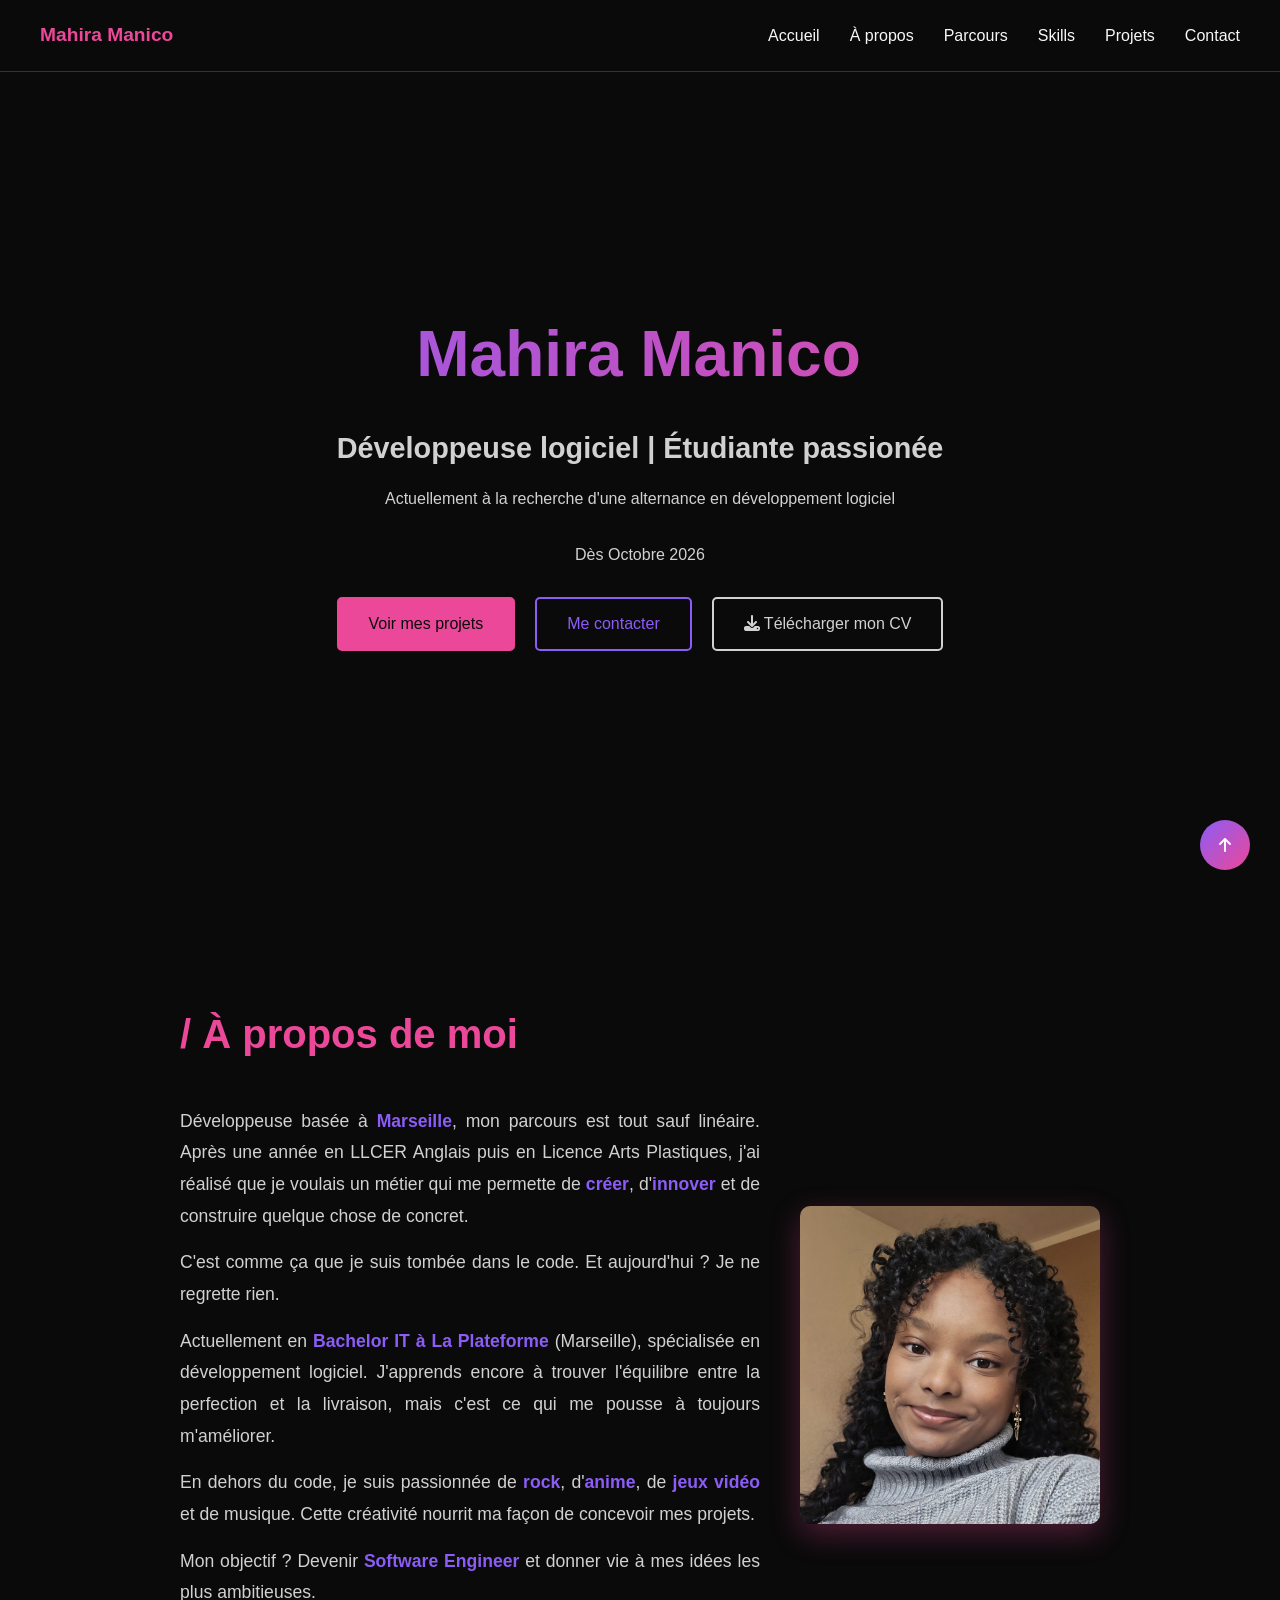
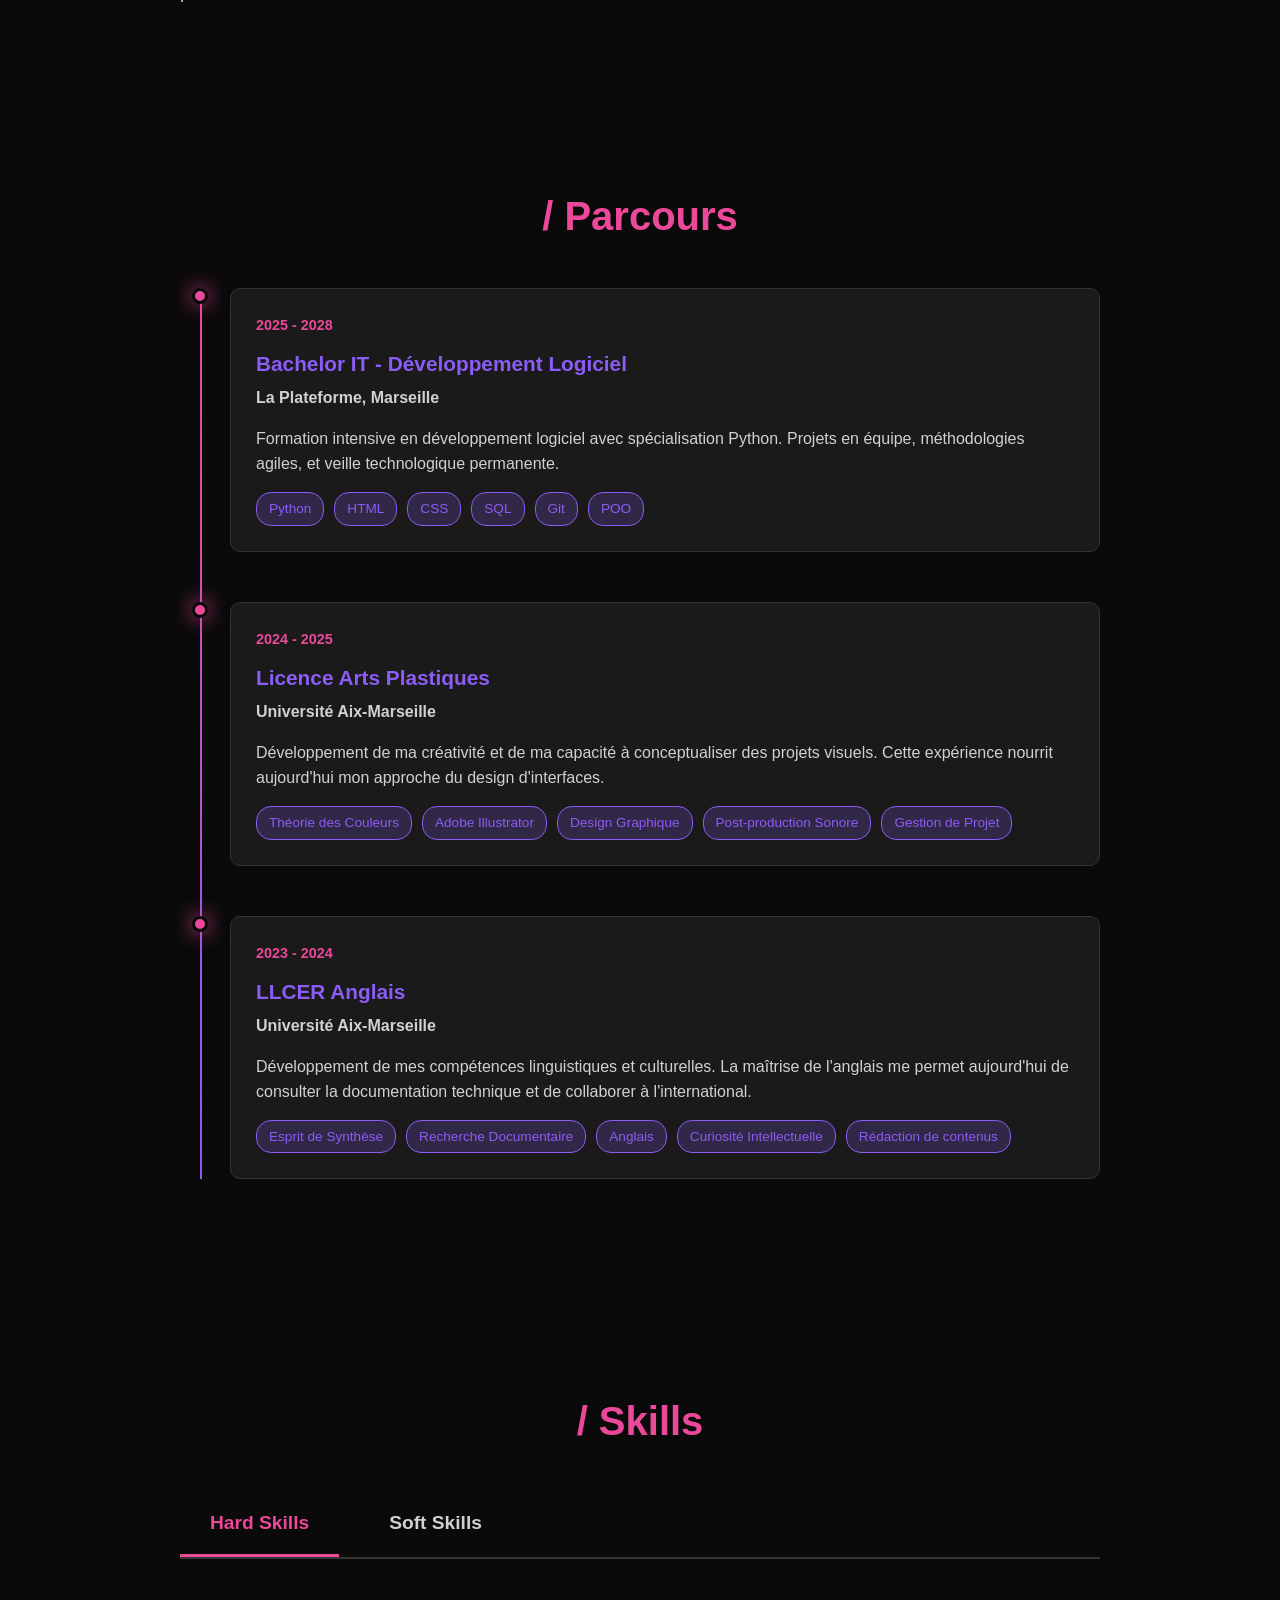
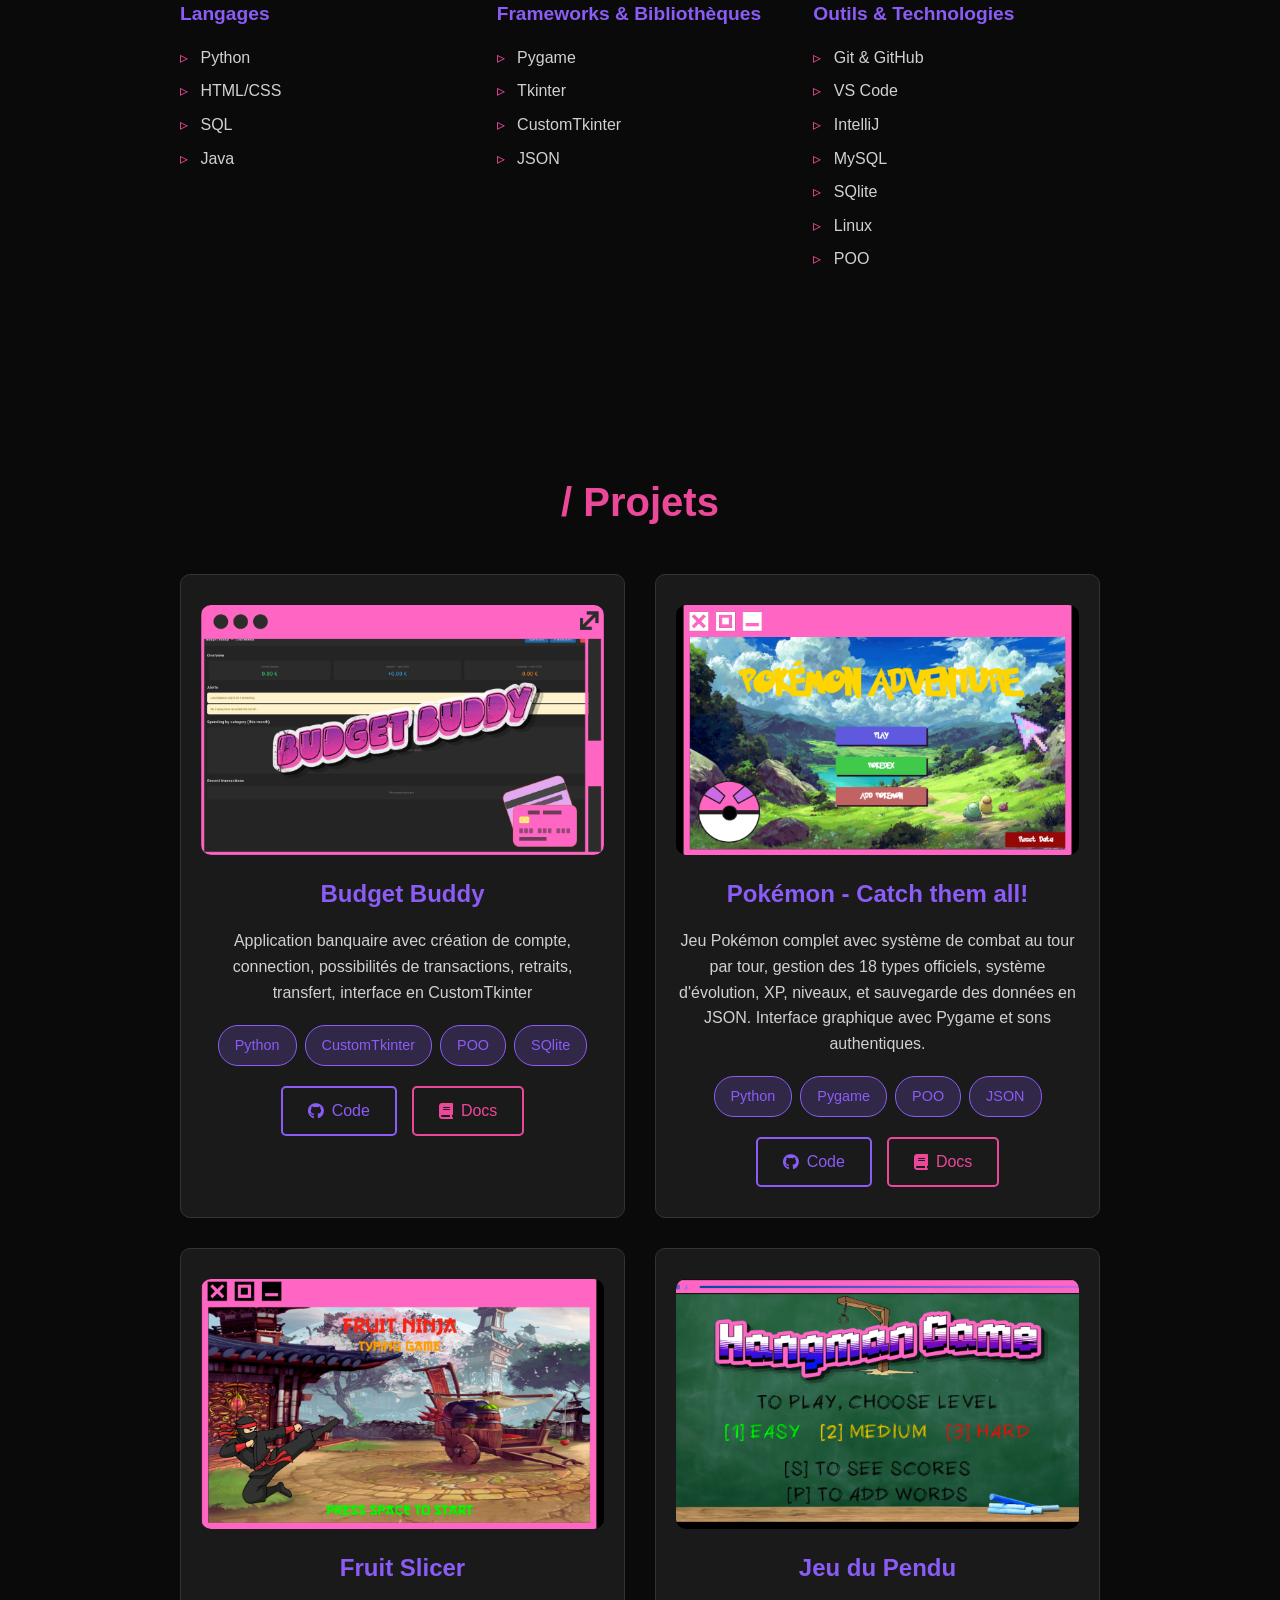
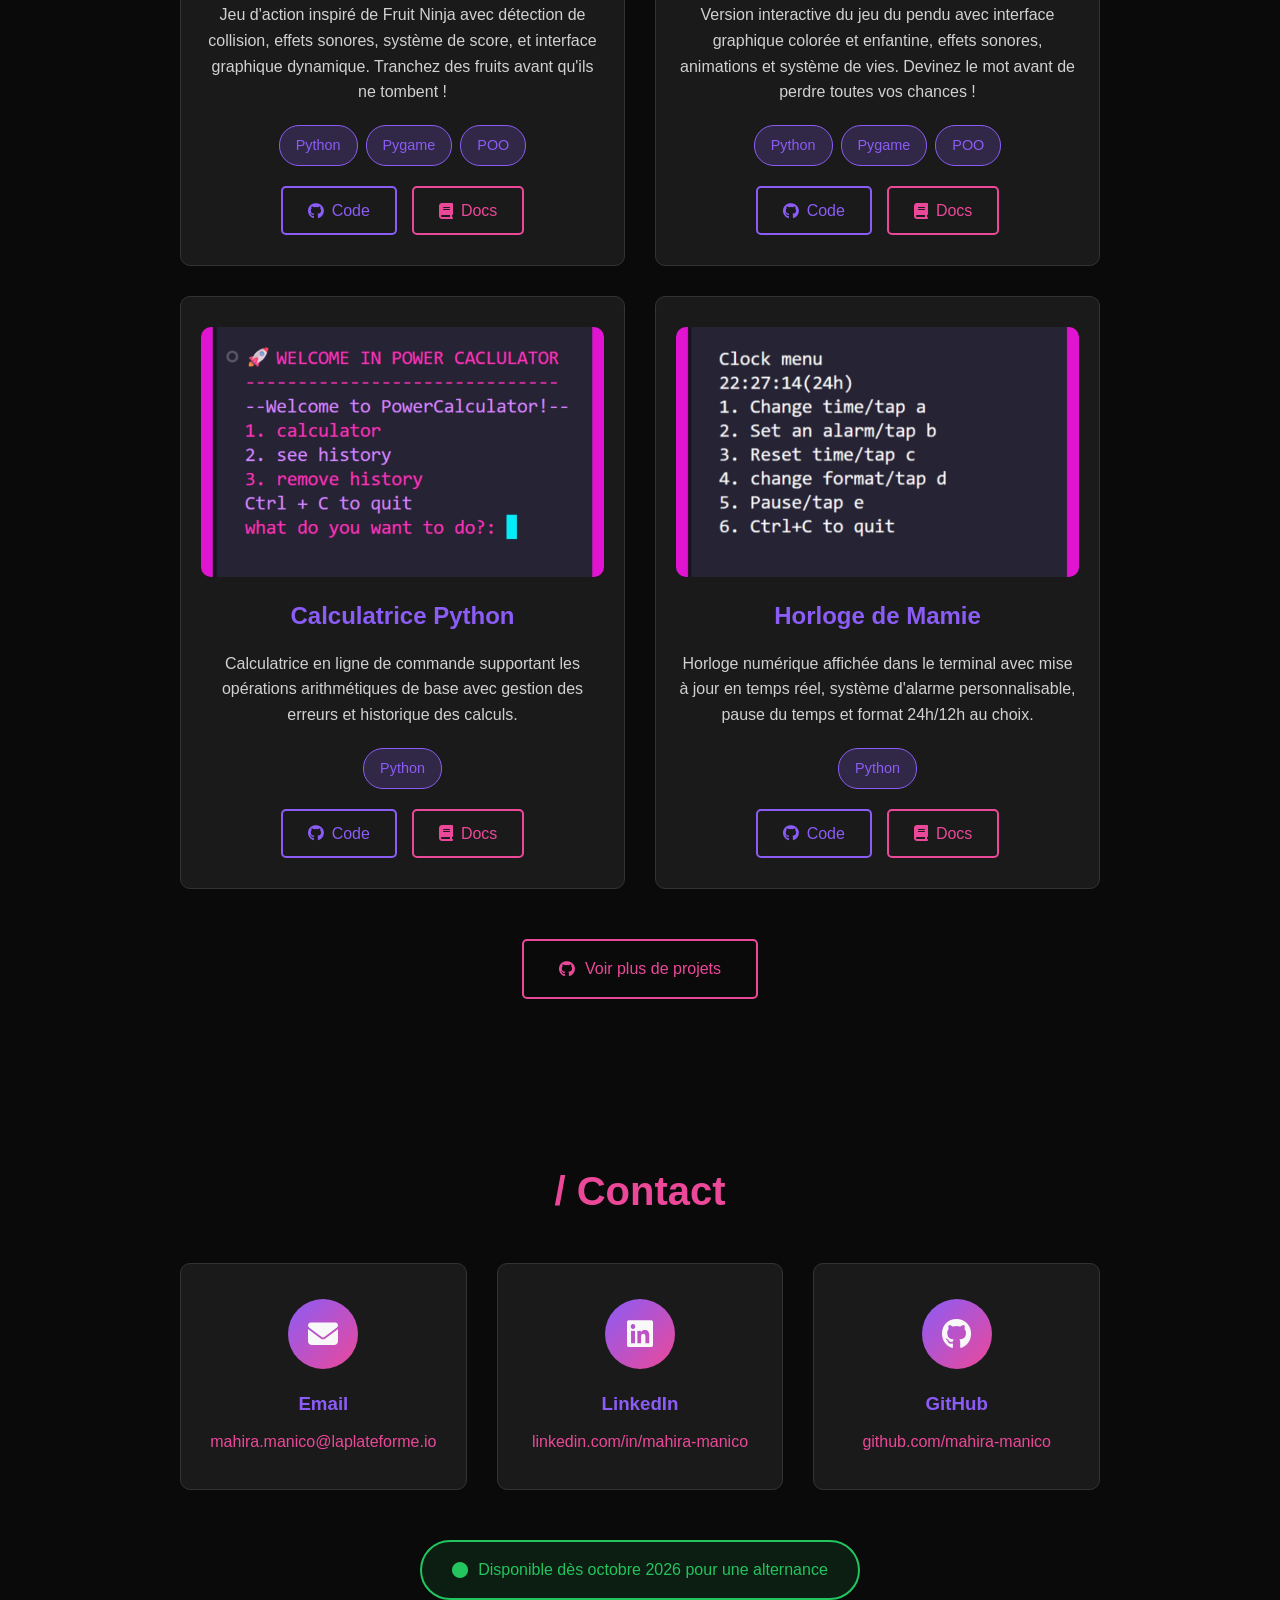
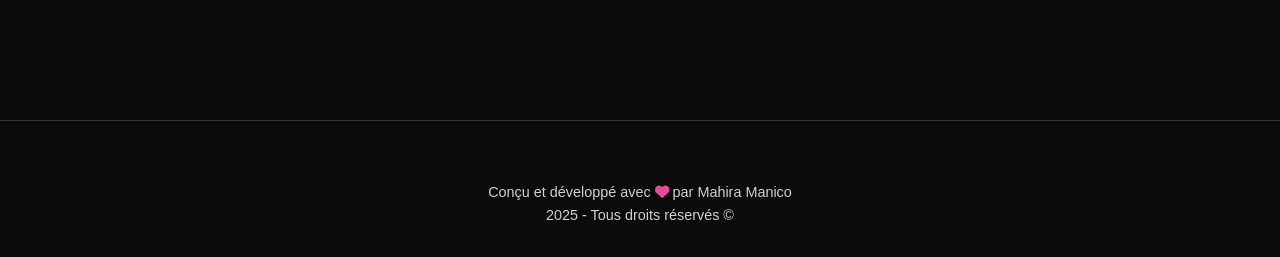
==== commit bd49deff: "refactor: text changes" ====
--- a/index.html
+++ b/index.html
@@ -28,7 +28,7 @@
     <main>
     <section class="intro" id="accueil">
         <h1 class="name">Mahira Manico</h1>
-        <h2>Développeuse logiciel | Passionnée de Python</h2>
+        <h2>Développeuse logiciel | Étudiante passionée</h2>
         <p>Actuellement à la recherche d'une alternance en développement logiciel</p>
         <p>Dès Octobre 2026</p>
         <div class="cta-buttons">
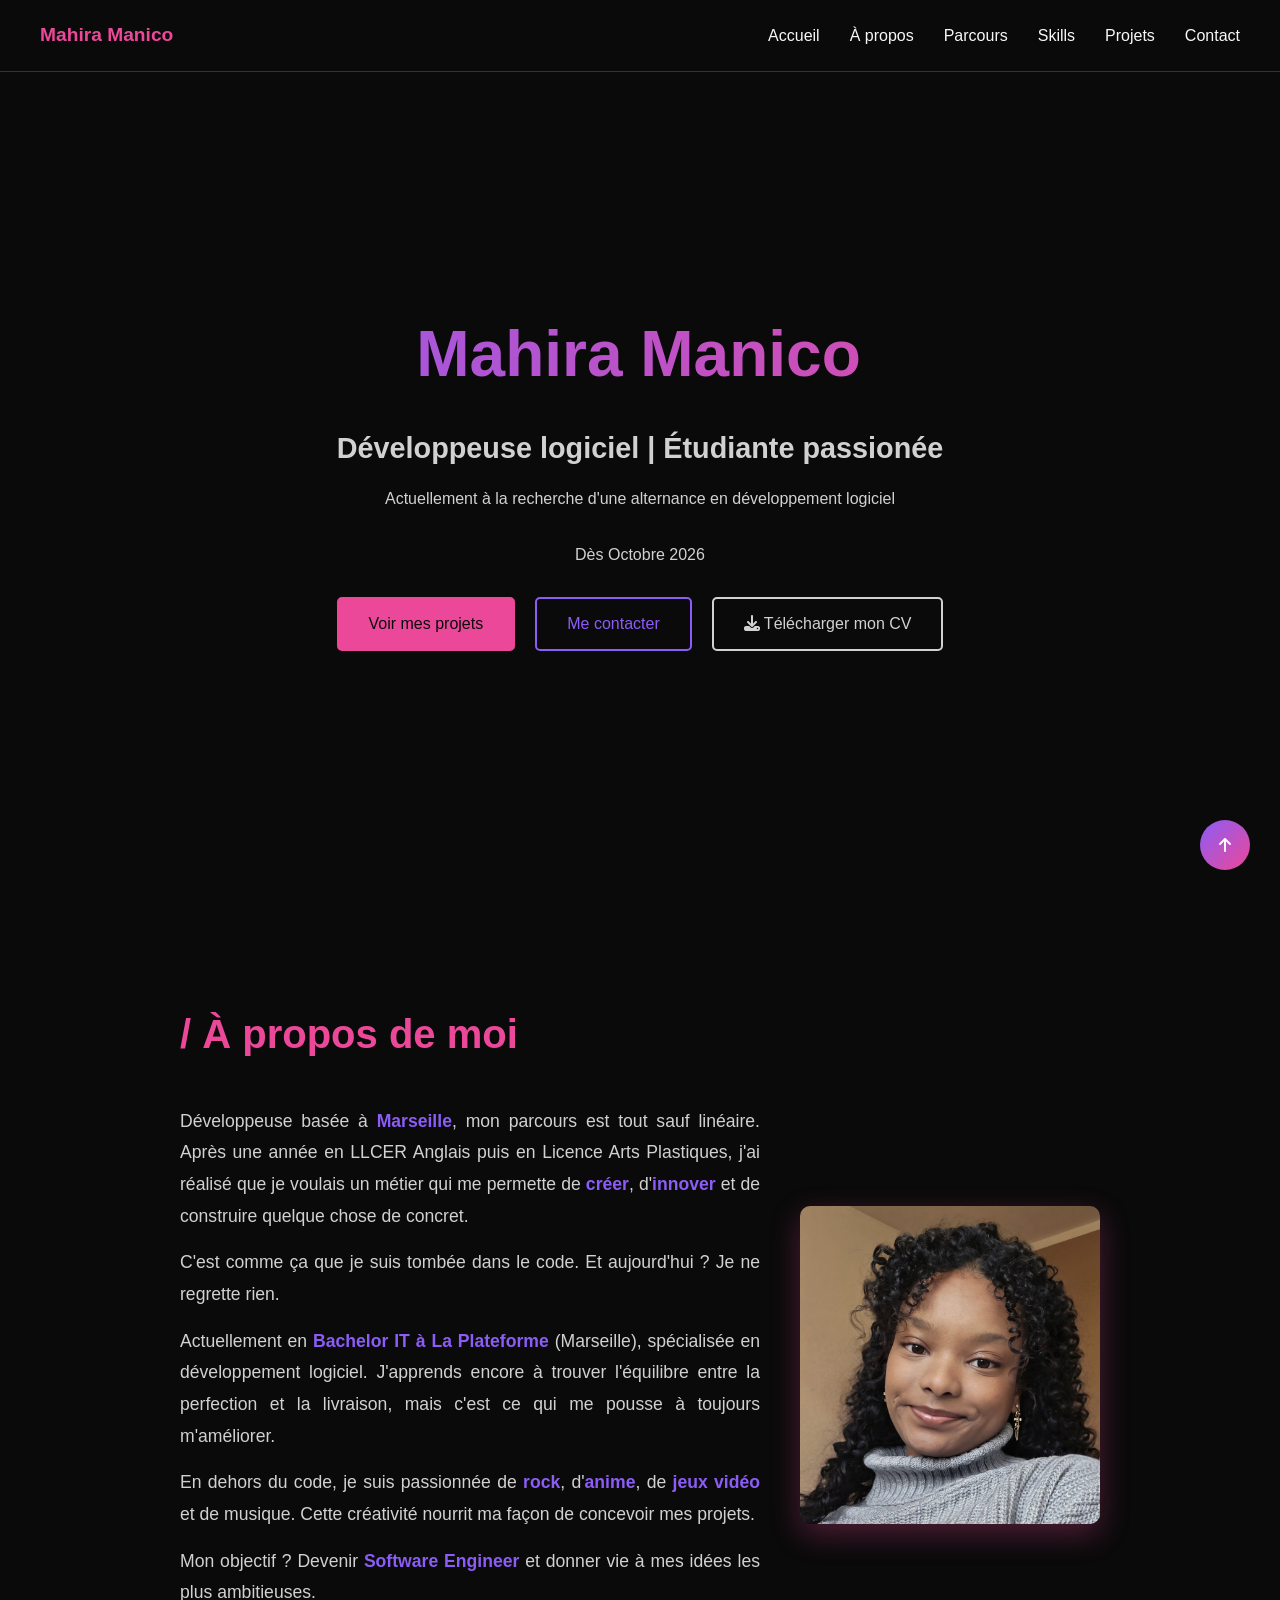
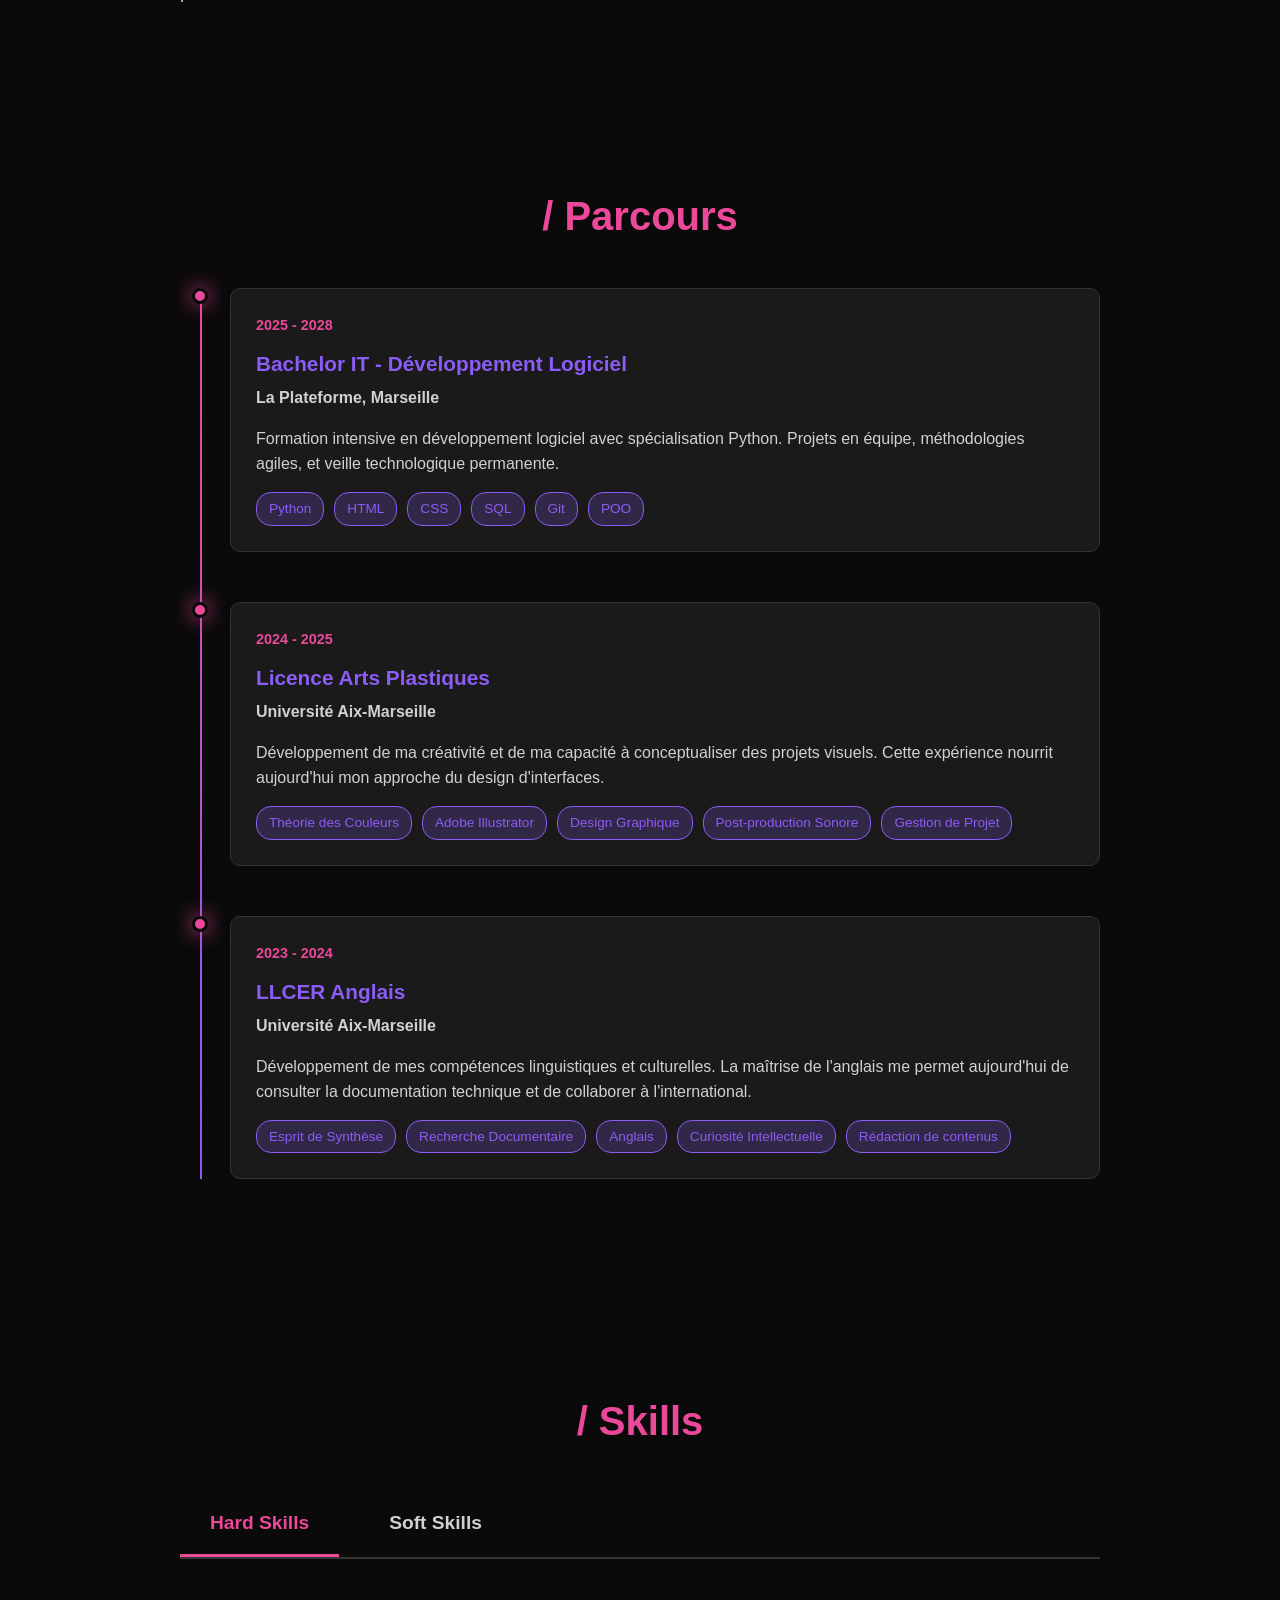
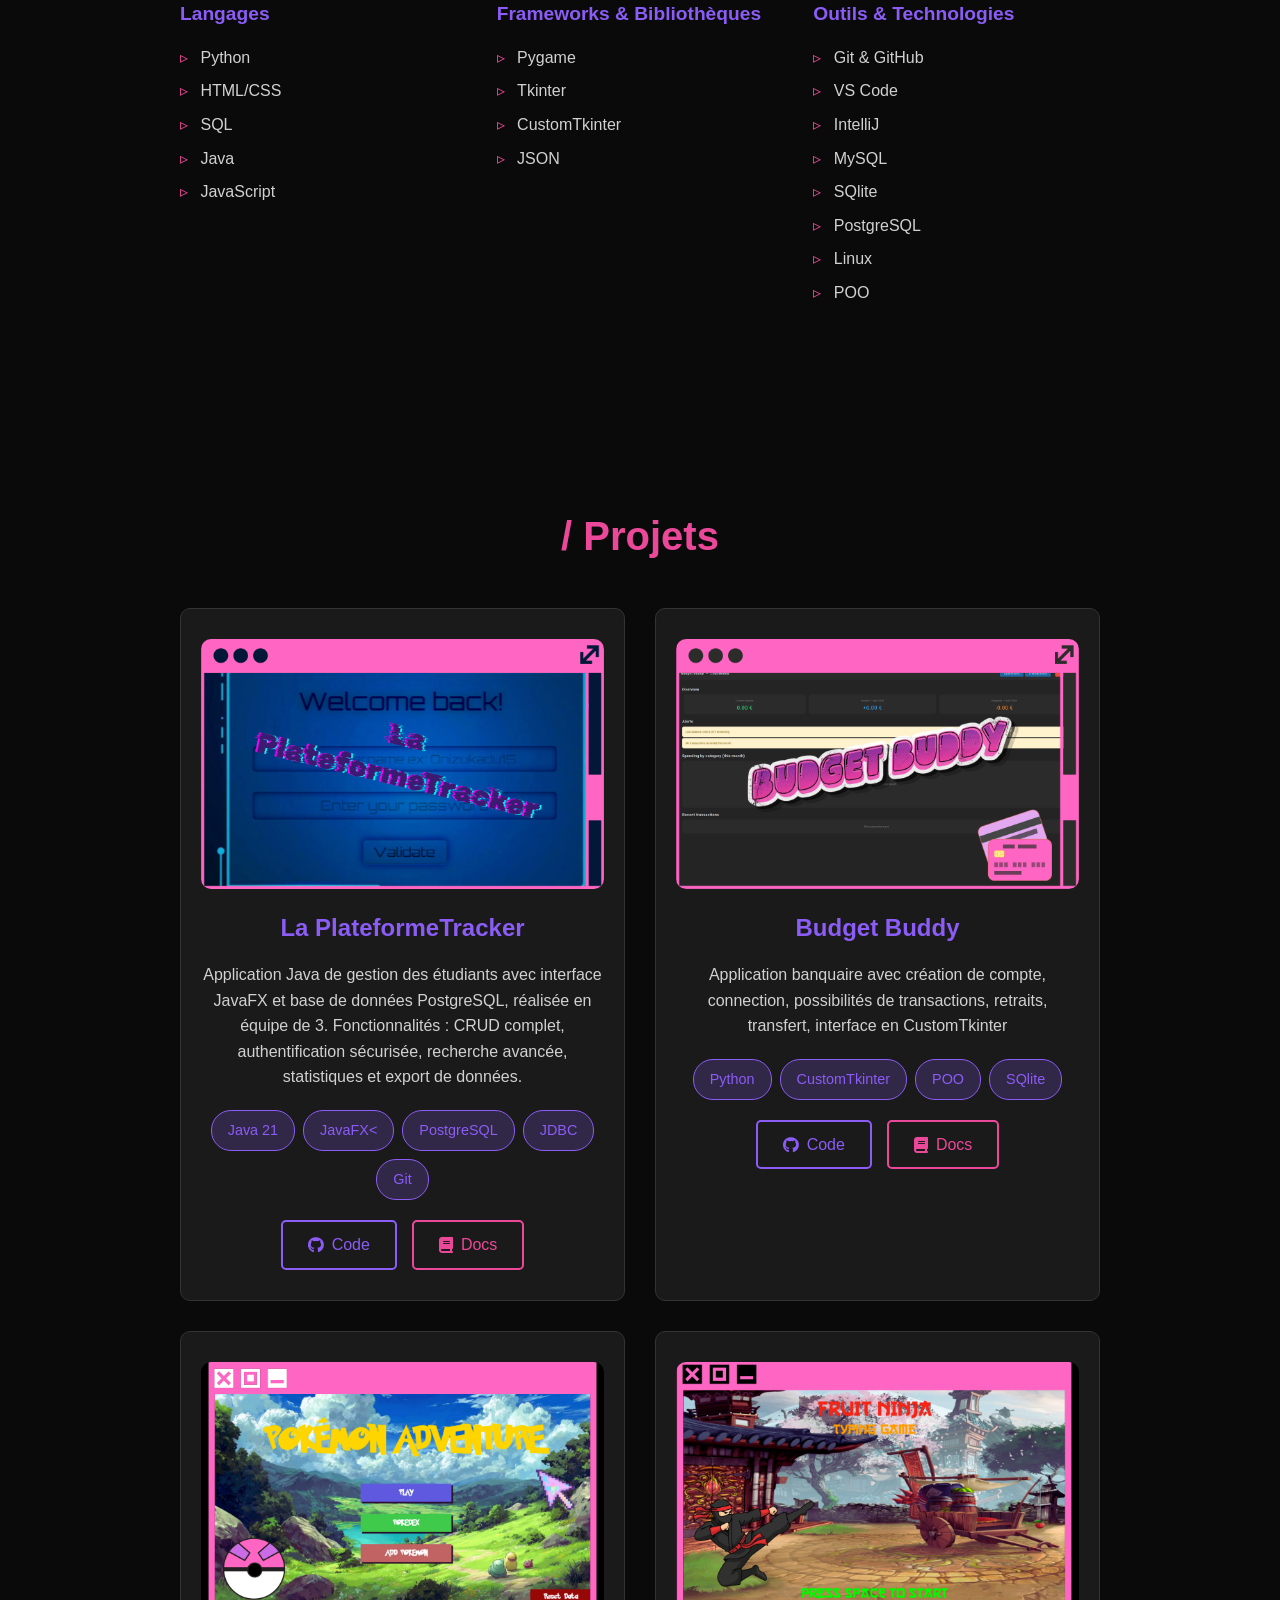
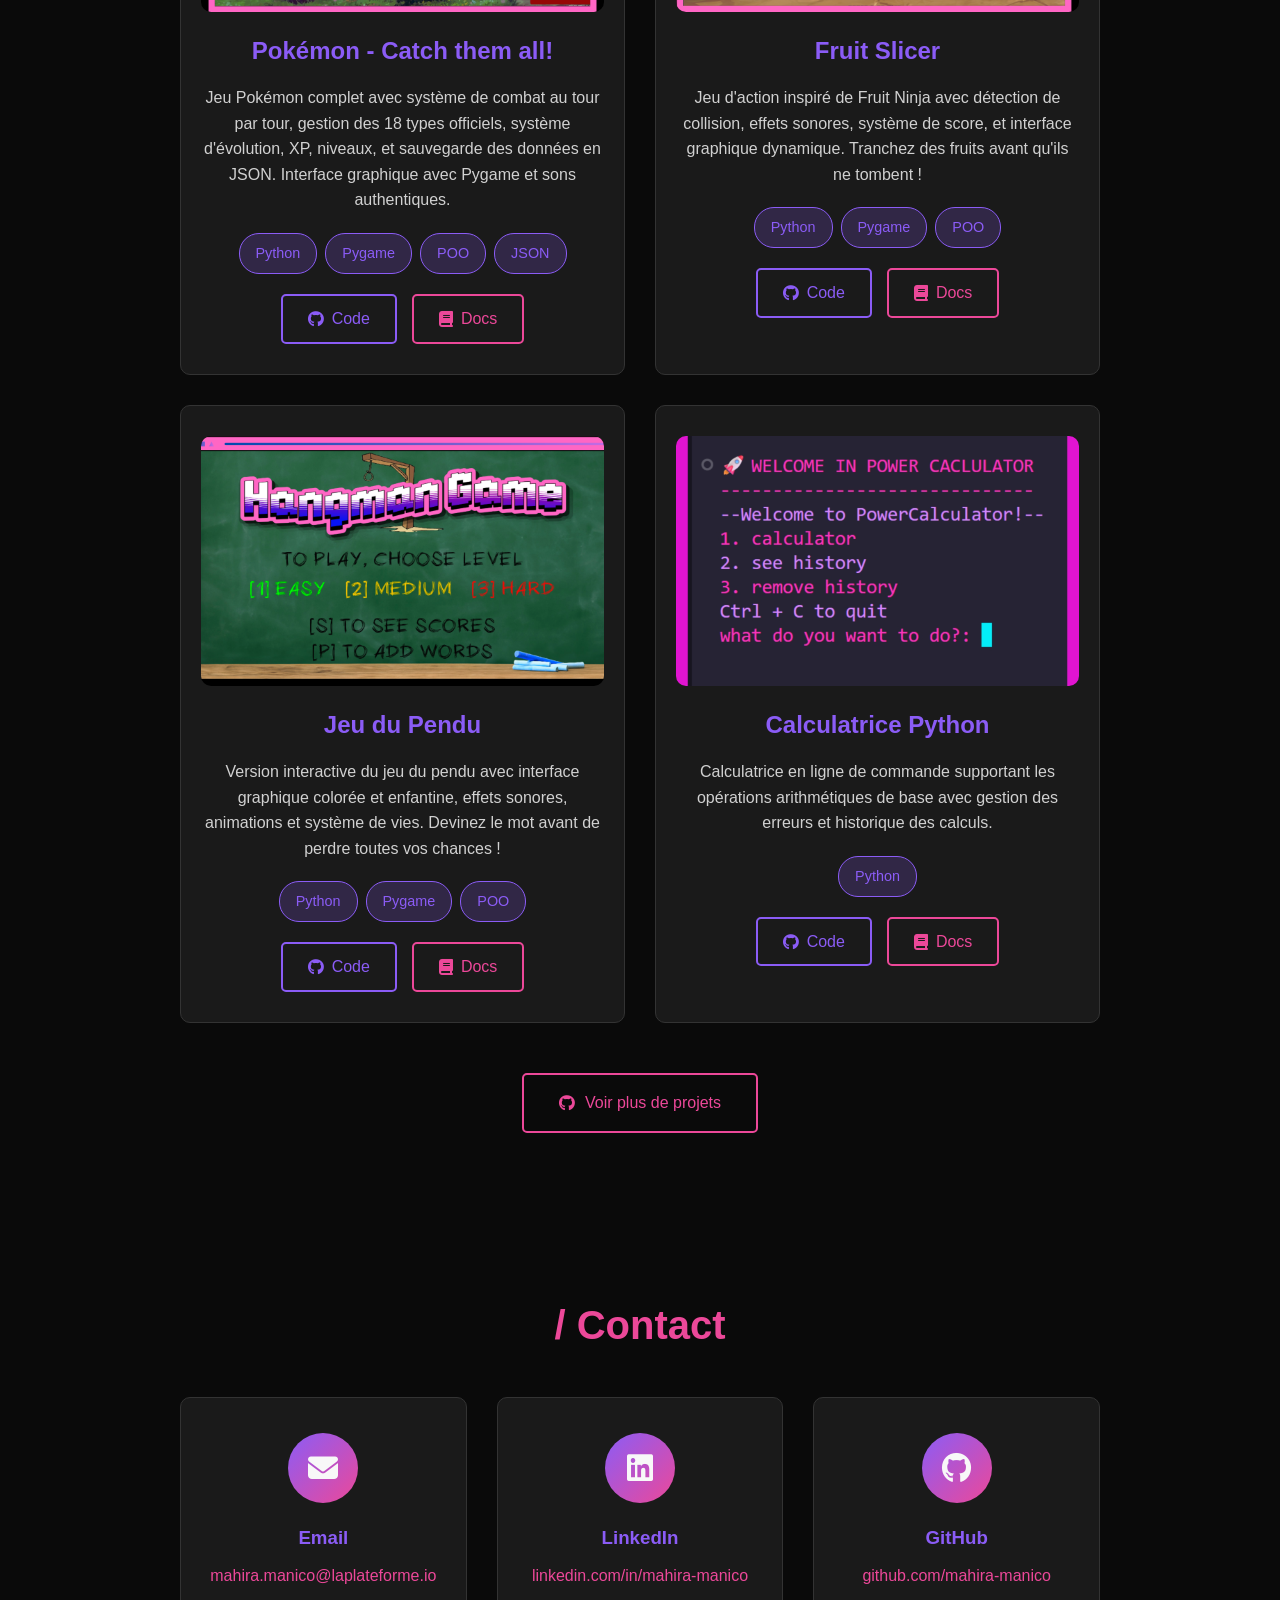
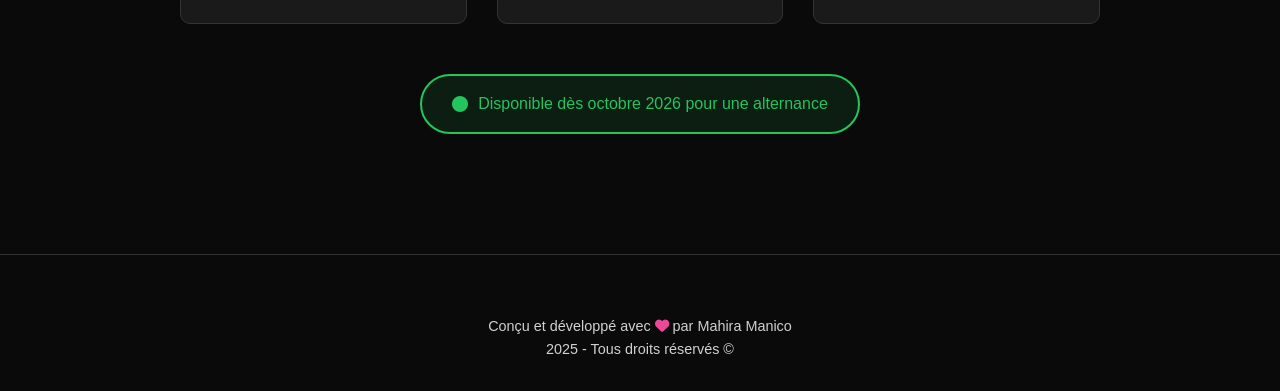
==== commit eca6d641: "add: add of another projet and update of skills" ====
--- a/index.html
+++ b/index.html
@@ -131,6 +131,7 @@
               <li>HTML/CSS</li>
               <li>SQL</li>
               <li>Java</li>
+              <li>JavaScript</li>
             </ul>
           </section>
 
@@ -152,6 +153,7 @@
               <li>IntelliJ</li>
               <li>MySQL</li>
               <li>SQlite</li>
+              <li>PostgreSQL</li>
               <li>Linux</li>
               <li>POO</li>
             </ul>
@@ -184,6 +186,33 @@
     <section id="projets">
           <h2 class="name">/ Projets</h2>
           <div class="projects-container">
+
+               <div class="project-cards">
+               <div class="project-img">
+                <img class="static" src="images/static/laplateformetracker.png" alt="Aperçu du login de l'application">
+                <img class="gif" src="" alt="Démonstration animée de l'application">
+               </div>
+                <h3>La PlateformeTracker</h3>
+                 <p>Application Java de gestion des étudiants avec interface JavaFX et base de données PostgreSQL, réalisée en équipe de 3. Fonctionnalités : CRUD complet, authentification sécurisée, recherche avancée, statistiques et export de données.</p>
+                 
+                 <div class="project-stack">
+                  <span>Java 21</span>
+                  <span>JavaFX<</span>
+                  <span>PostgreSQL</span>
+                  <span>JDBC</span>
+                  <span>Git</span>
+                  </div>
+
+                  <div class="project-links">
+                    <a href="https://github.com/mahira-manico/LaplateformeTracker" target="_blank" aria-label="Voir le code source sur GitHub">
+                      <i class="fa-brands fa-github"></i> Code
+                    </a>
+                           </a>
+                    <a href="https://github.com/mahira-manico/LaplateformeTracker#readme" target="_blank" class="demo-link" aria-label="Lire la documentation">
+                      <i class="fa-solid fa-book"></i> Docs
+                    </a>                 
+                  </div>
+               </div>
 
              <div class="project-cards">
                <div class="project-img">
@@ -297,28 +326,6 @@
                     </a>
                     
                   </div>
-            </div>
-
-             <div class="project-cards">
-               <div class="project-img">
-                <img class="static" src="images/static/clock_static.jpg" alt="Aperçu de l'horloge">
-                <img class="gif" src="images/gif/clock.gif" alt="Démonstration animée de l'horloge">
-               </div>
-                <h3>Horloge de Mamie</h3>
-                 <p>Horloge numérique affichée dans le terminal avec mise à jour en temps réel, système d'alarme personnalisable, pause du temps et format 24h/12h au choix.</p>
-                  <div class="project-stack">
-                  <span>Python</span>
-                  </div>
-                  <div class="project-links">
-                    <a href="https://github.com/mahira-manico/clock_project" target="_blank" aria-label="Voir le code source sur GitHub">
-                      <i class="fa-brands fa-github"></i> Code
-                    </a>
-                           </a>
-                    <a href="https://github.com/mahira-manico/clock_project#readme" target="_blank" class="demo-link" aria-label="Lire la documentation">
-                      <i class="fa-solid fa-book"></i> Docs
-                    </a>
-                    
-                  </div>
              </div>
              </div>
             </div>
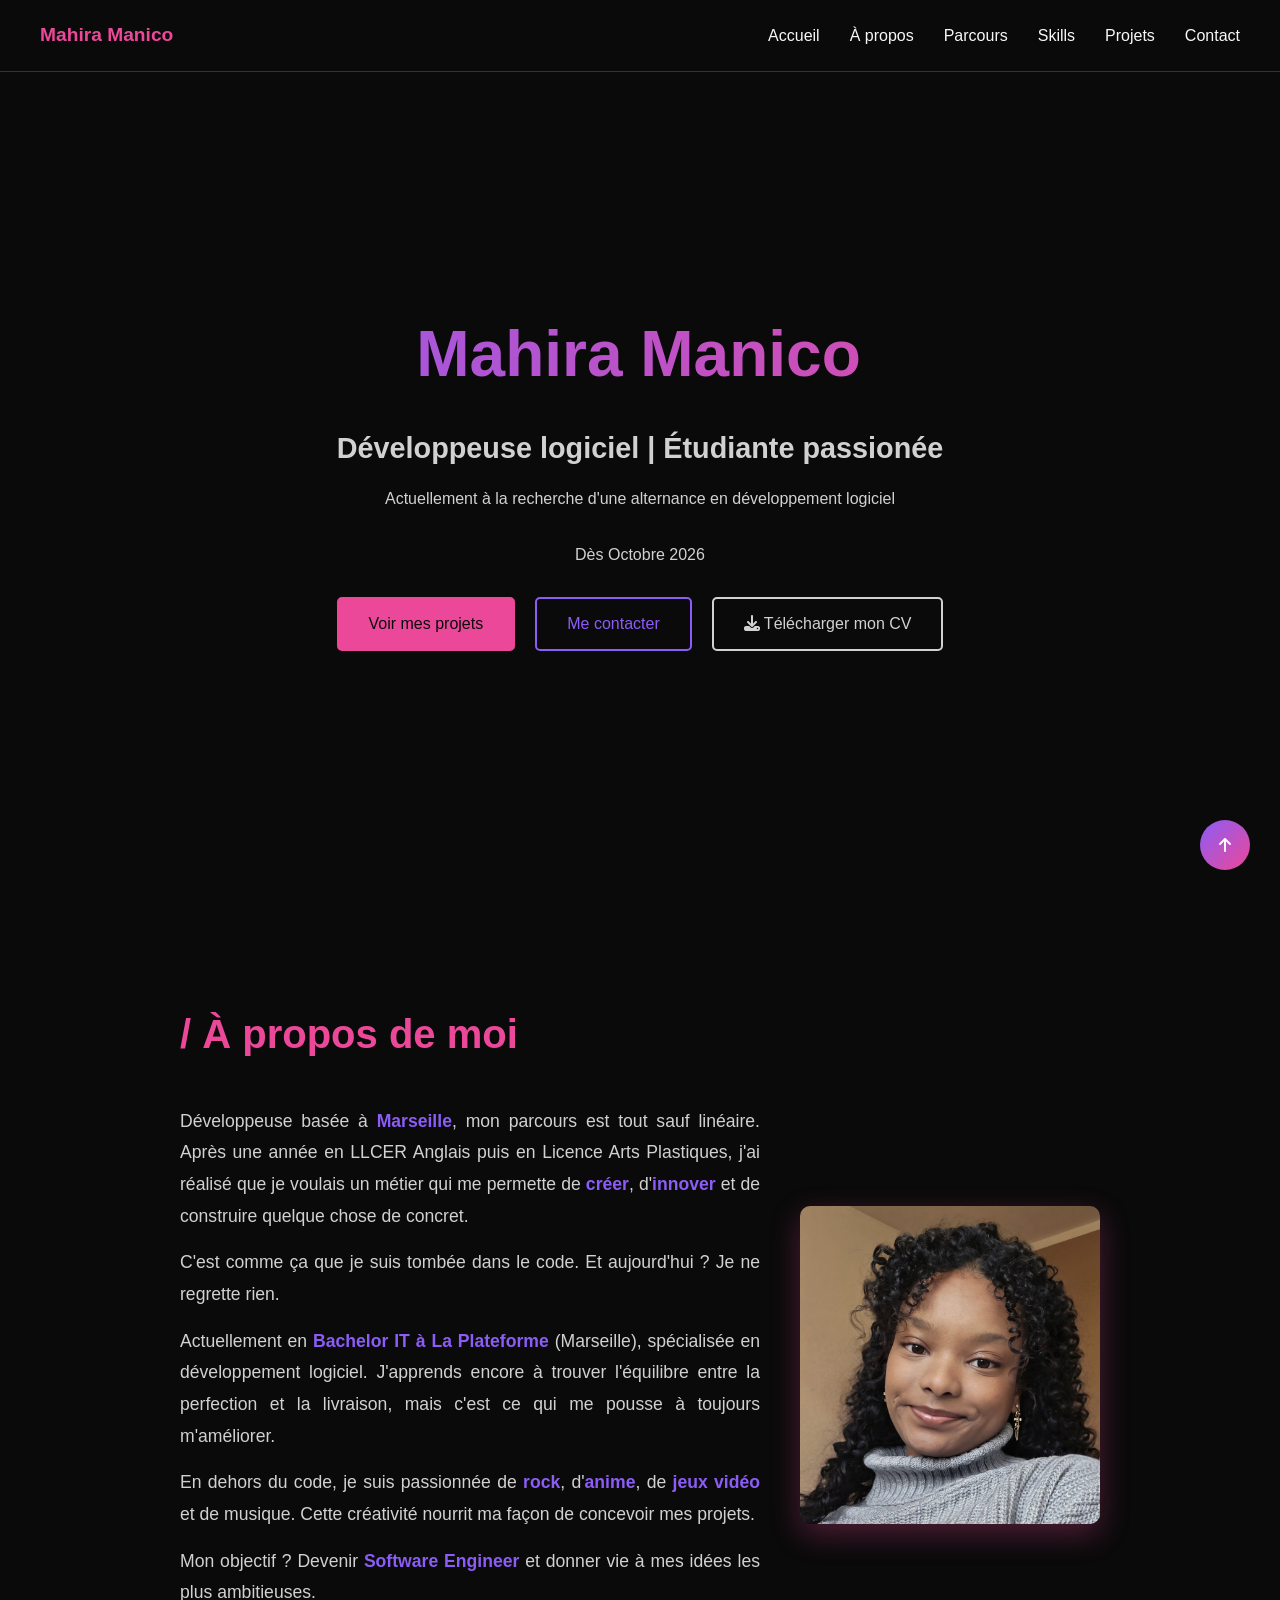
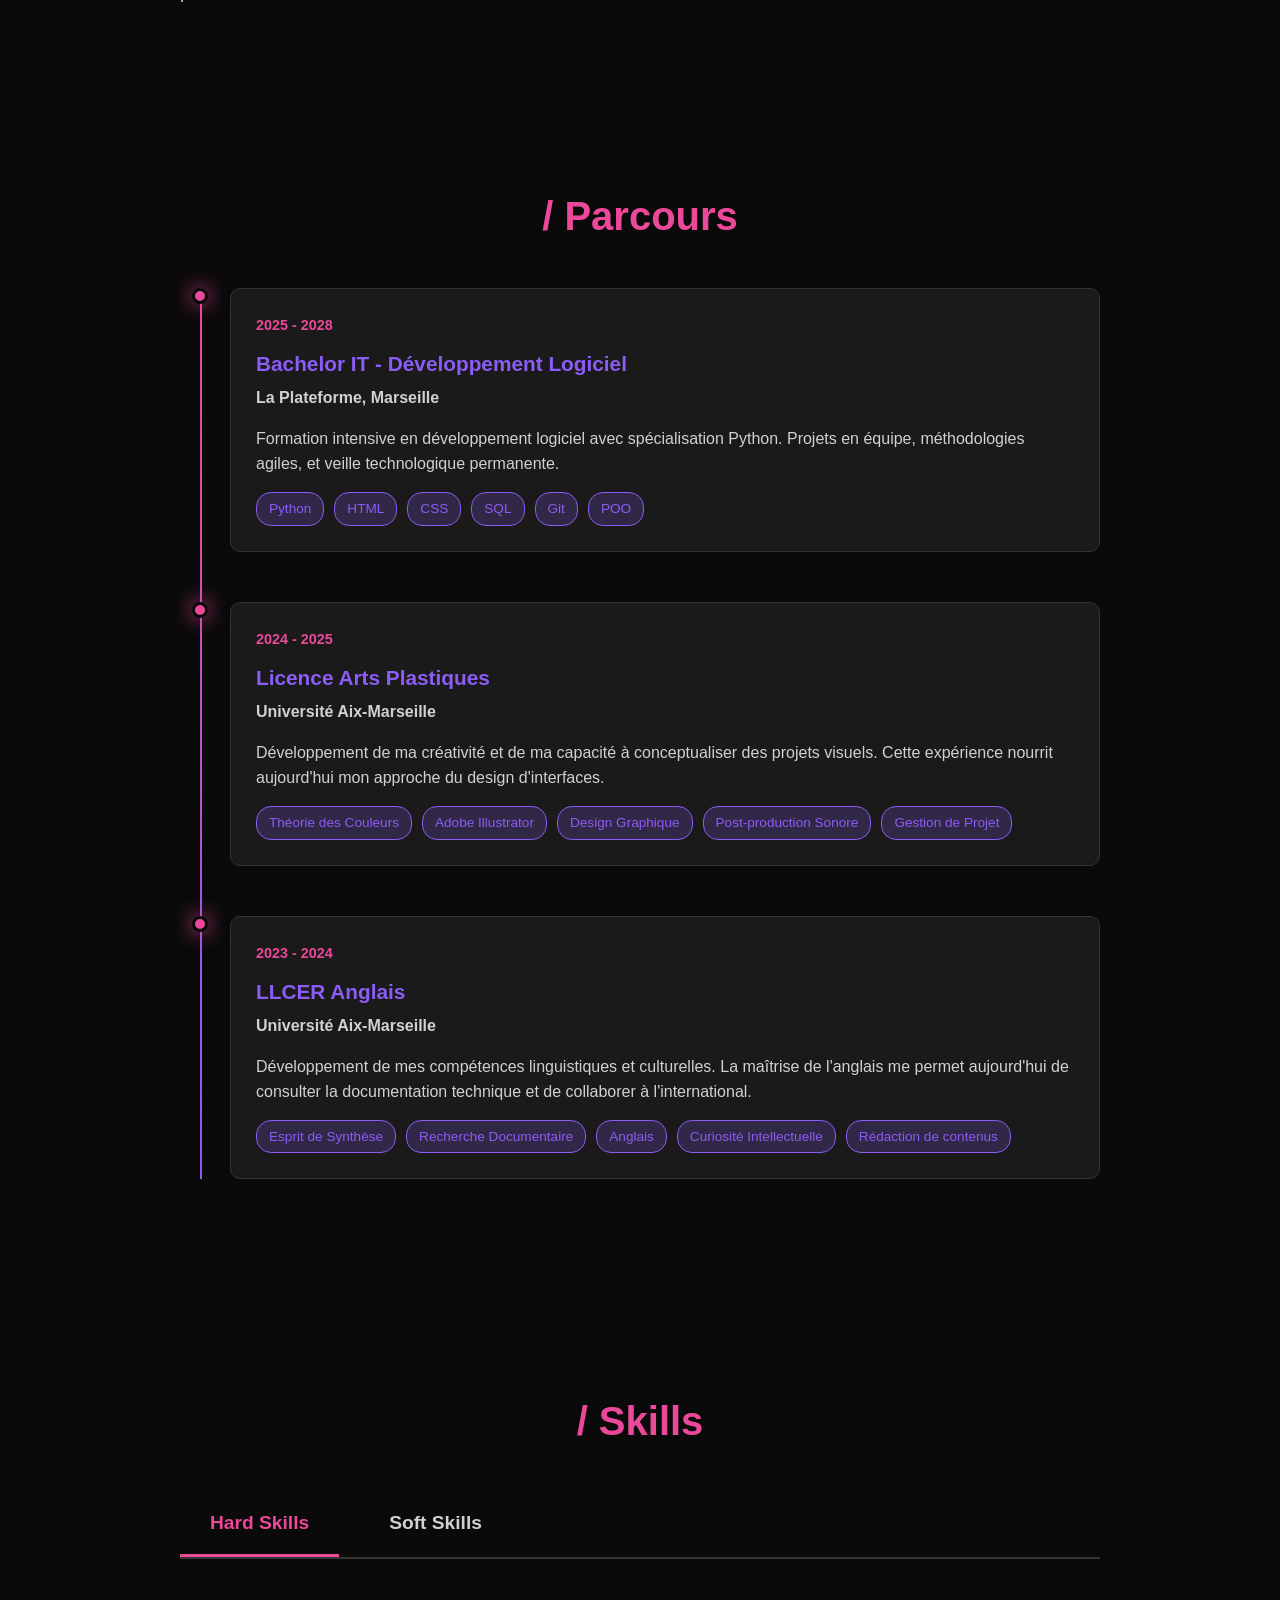
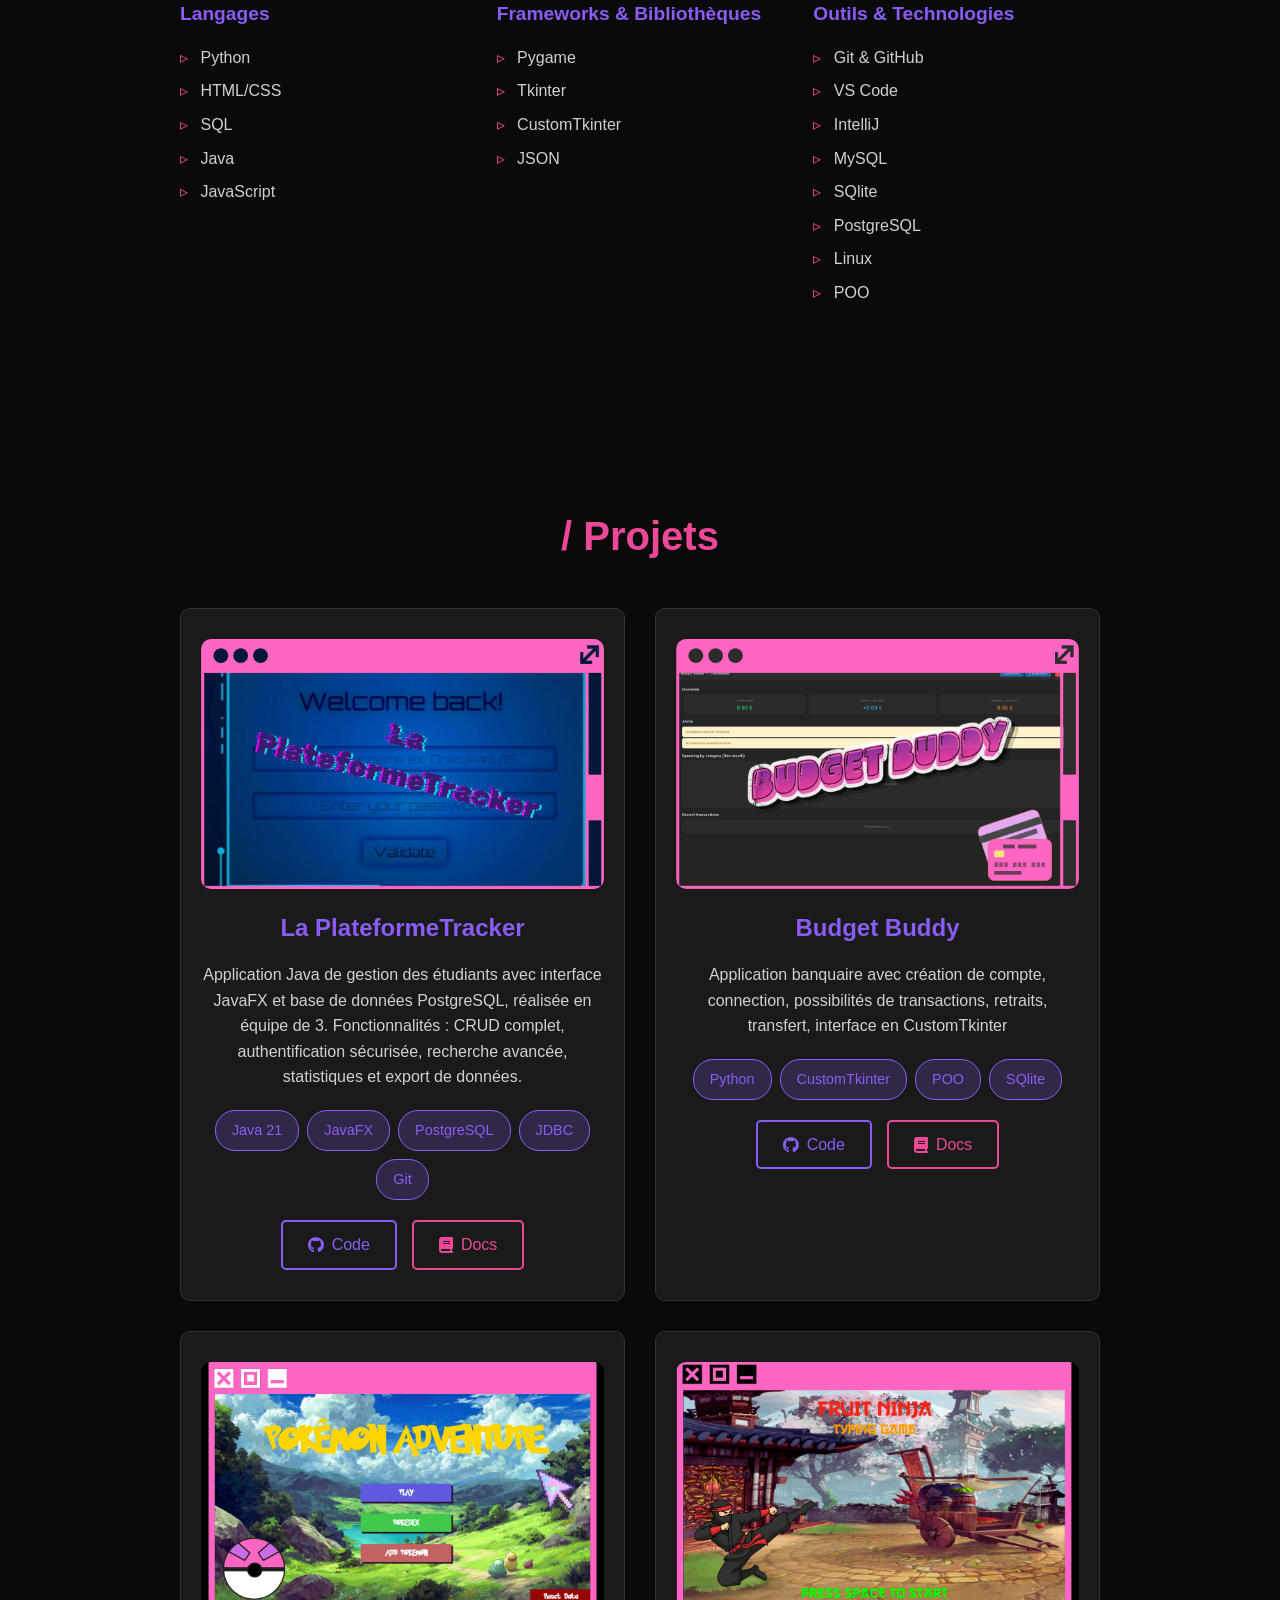
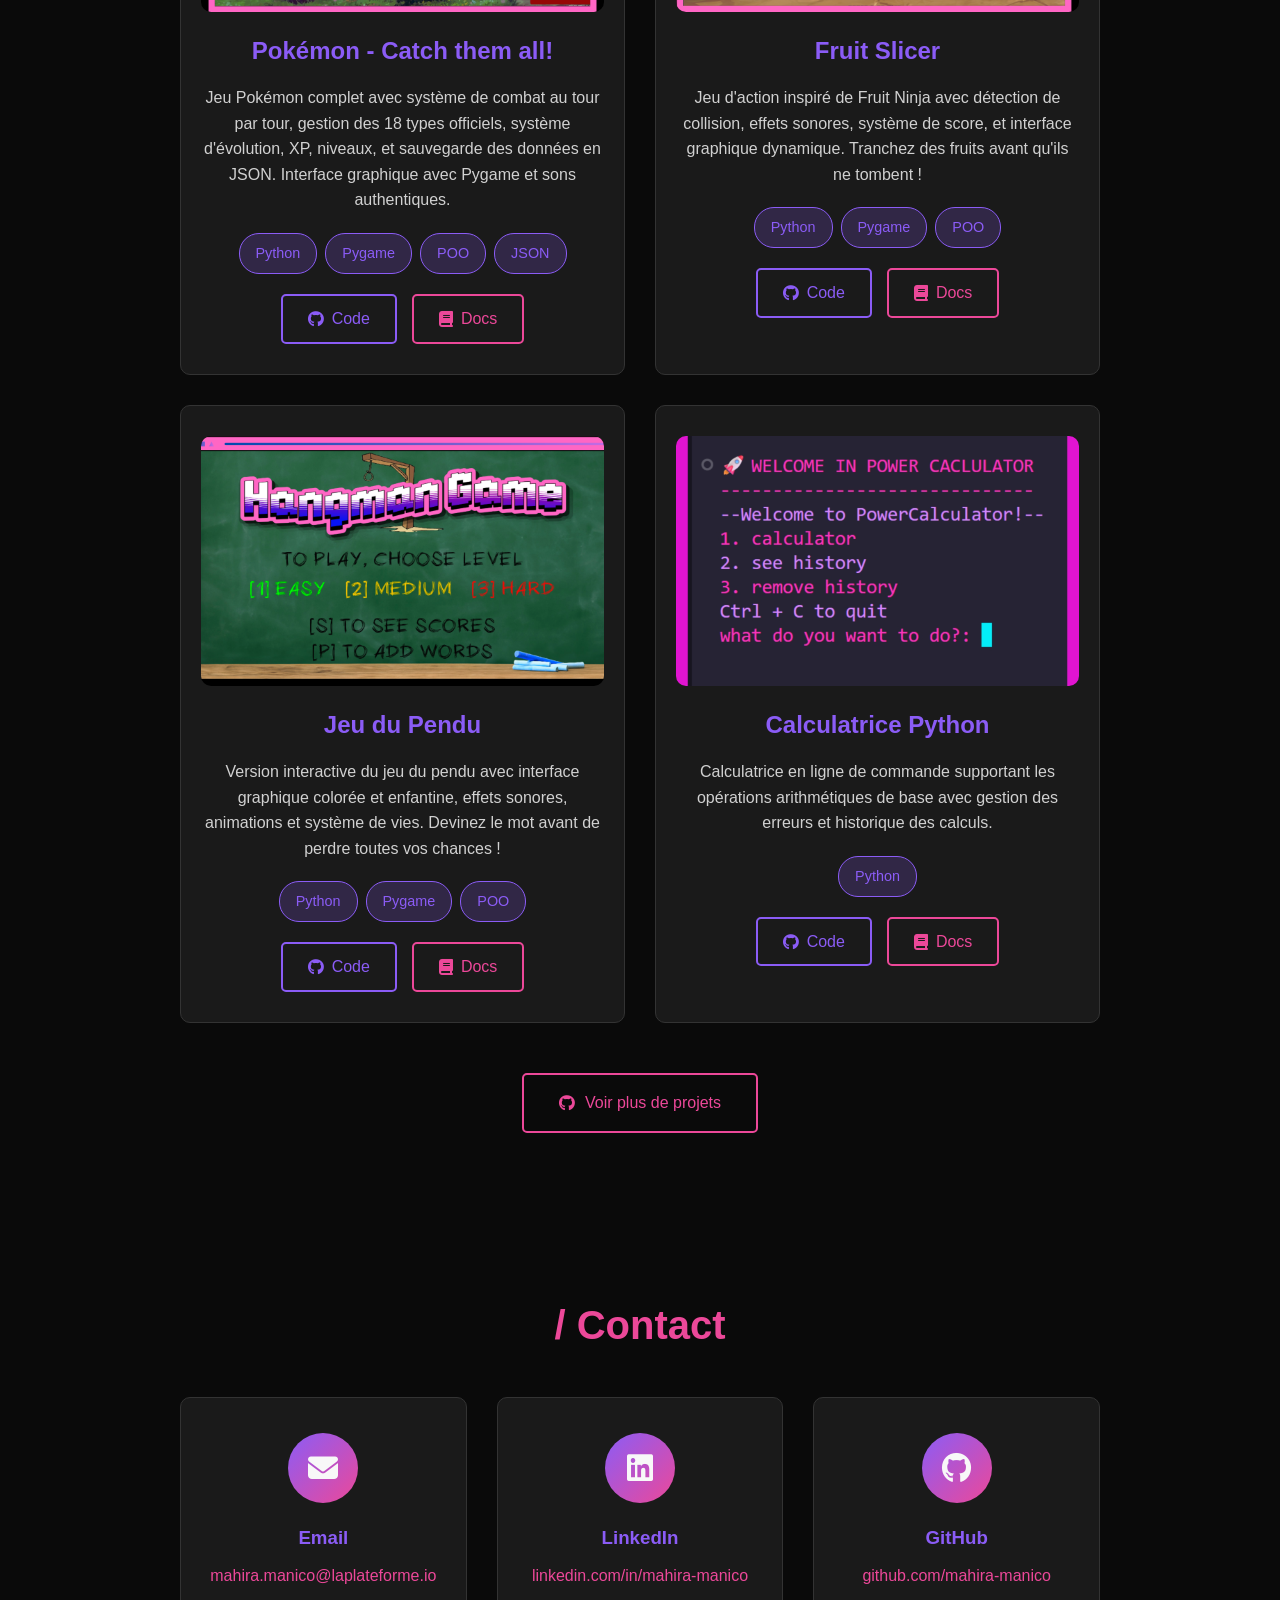
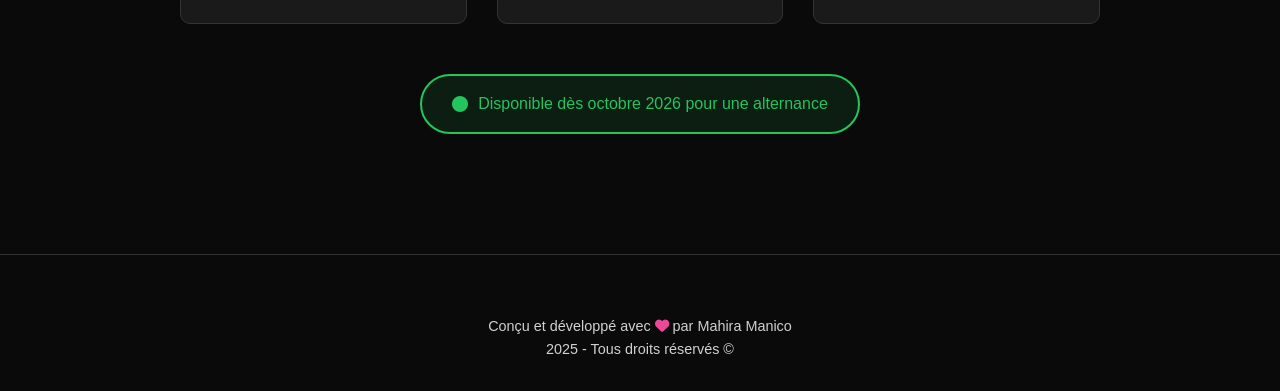
==== commit b9ebce6c: "fix: images" ====
--- a/index.html
+++ b/index.html
@@ -190,14 +190,13 @@
                <div class="project-cards">
                <div class="project-img">
                 <img class="static" src="images/static/laplateformetracker.png" alt="Aperçu du login de l'application">
-                <img class="gif" src="" alt="Démonstration animée de l'application">
                </div>
                 <h3>La PlateformeTracker</h3>
                  <p>Application Java de gestion des étudiants avec interface JavaFX et base de données PostgreSQL, réalisée en équipe de 3. Fonctionnalités : CRUD complet, authentification sécurisée, recherche avancée, statistiques et export de données.</p>
                  
                  <div class="project-stack">
                   <span>Java 21</span>
-                  <span>JavaFX<</span>
+                  <span>JavaFX</span>
                   <span>PostgreSQL</span>
                   <span>JDBC</span>
                   <span>Git</span>
